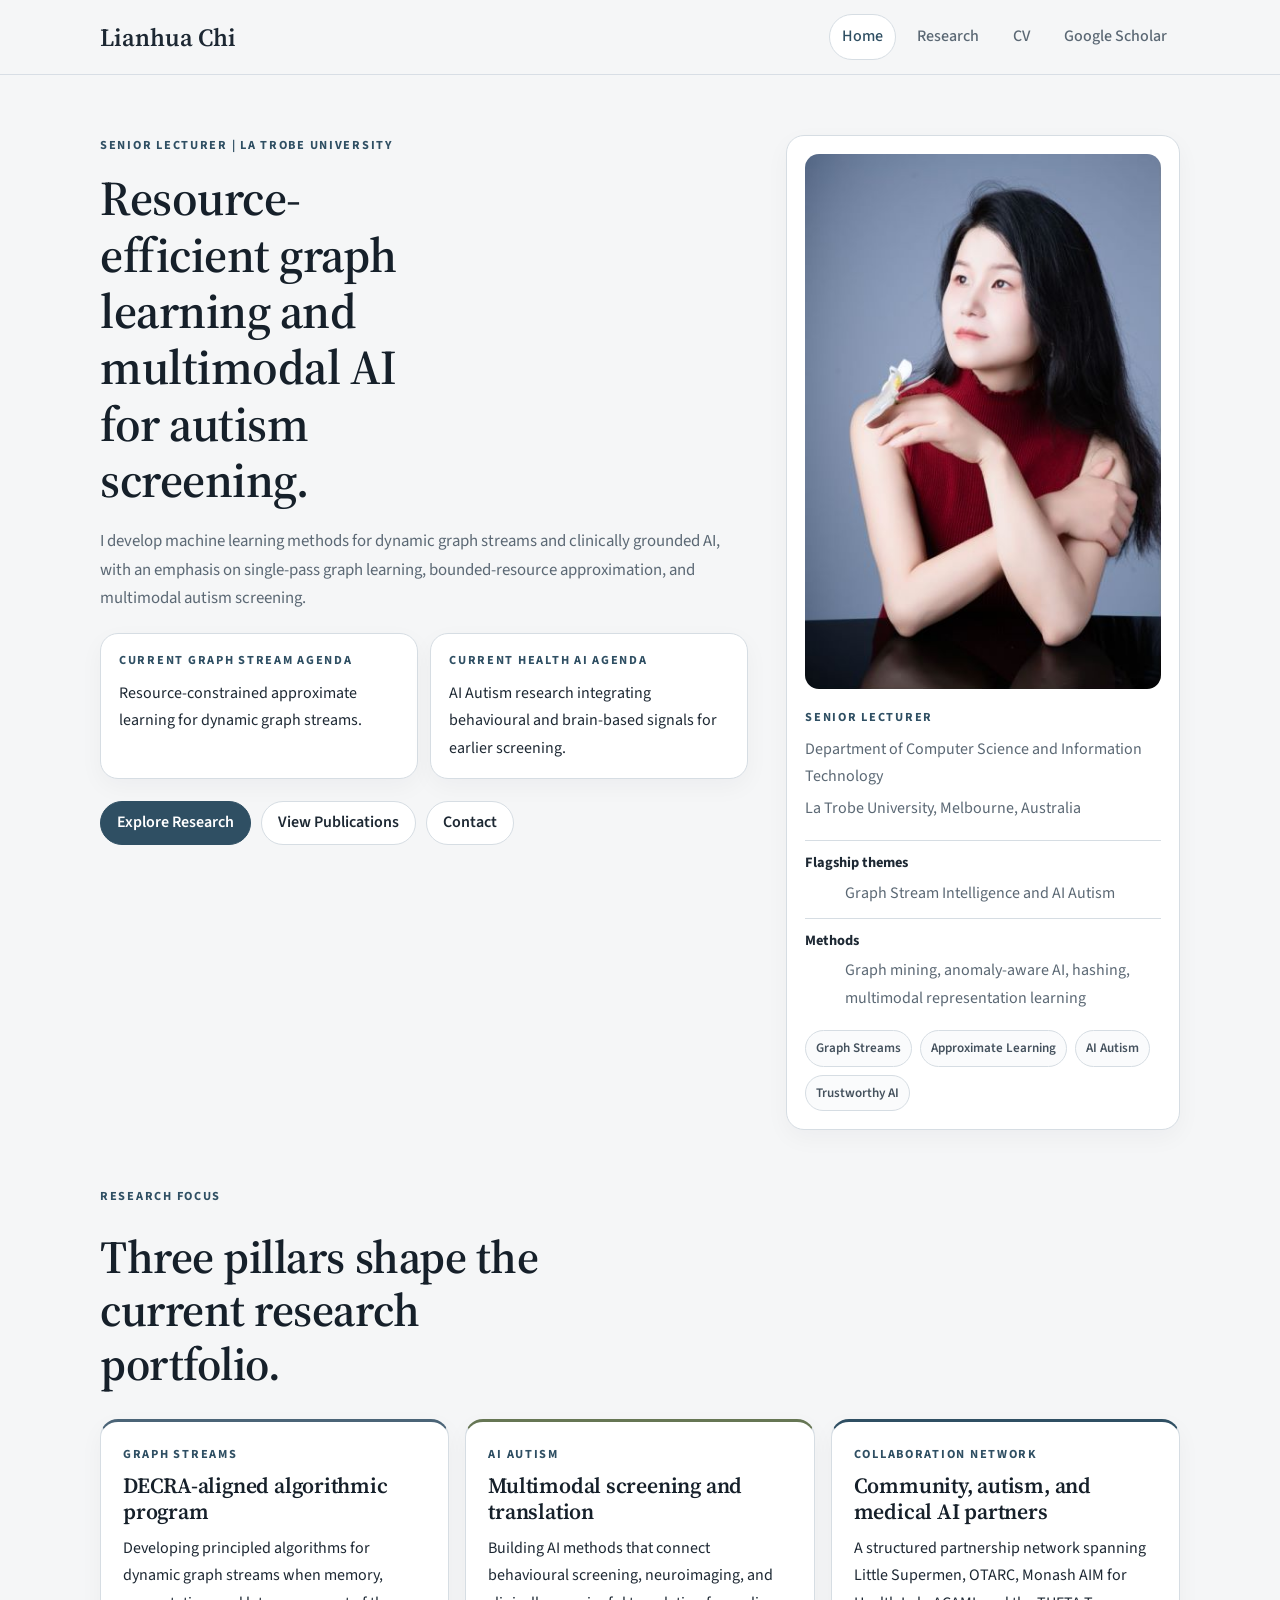
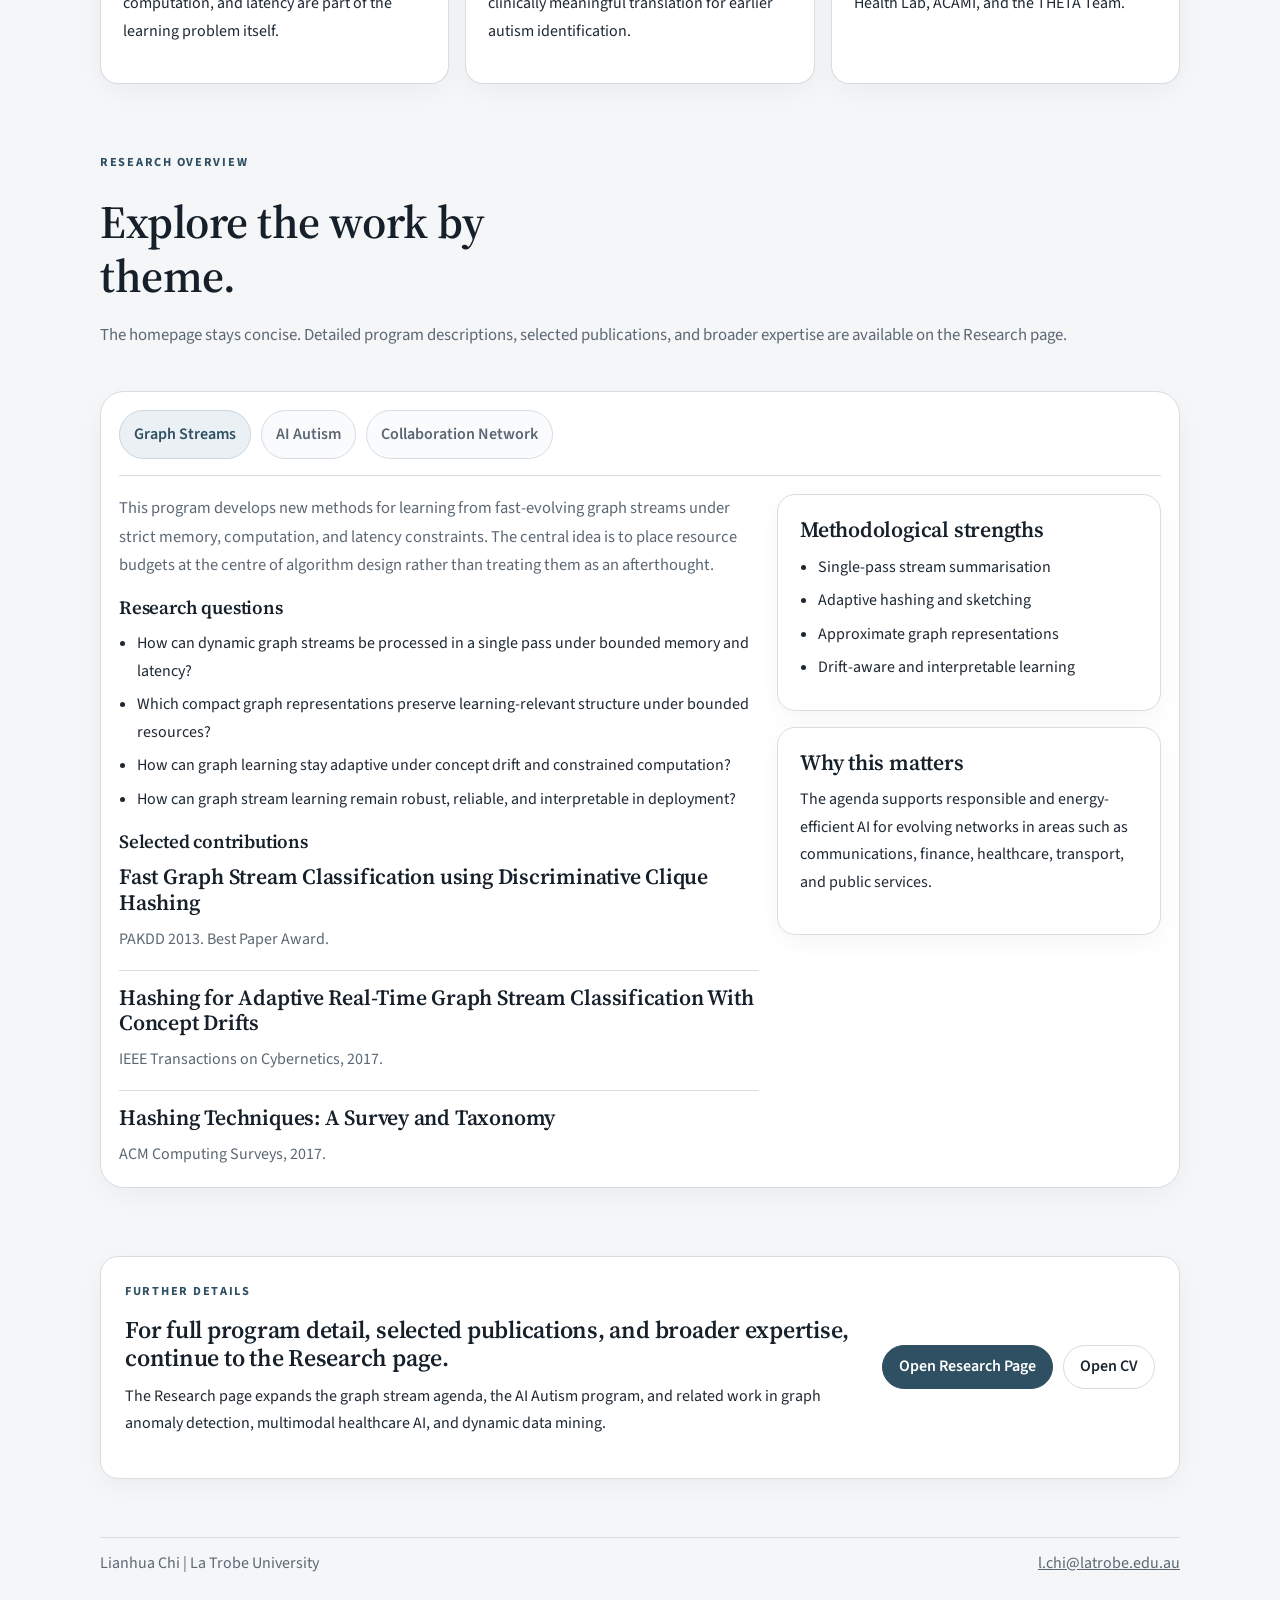
==== index.html @ 42dd408c "Refine site with academic tabbed layout" ====
<!DOCTYPE html>
<html lang="en">
  <head>
    <meta charset="utf-8">
    <title>Lianhua Chi</title>
    <meta
      name="description"
      content="Lianhua Chi is a Senior Lecturer at La Trobe University working on resource-efficient graph learning, dynamic graph streams, and AI for autism."
    >
    <meta name="viewport" content="width=device-width, initial-scale=1.0">
    <link rel="preconnect" href="https://fonts.googleapis.com">
    <link rel="preconnect" href="https://fonts.gstatic.com" crossorigin>
    <link
      href="https://fonts.googleapis.com/css2?family=Source+Sans+3:wght@400;500;600;700&family=Source+Serif+4:wght@500;600;700&display=swap"
      rel="stylesheet"
    >
    <link rel="stylesheet" href="styles.css">
    <script src="main.js" defer></script>
  </head>
  <body class="page-home">
    <div class="page-shell">
      <header class="site-header">
        <div class="container nav-row">
          <a class="brand" href="index.html">Lianhua Chi</a>
          <nav class="site-nav" aria-label="Primary">
            <a href="index.html" aria-current="page">Home</a>
            <a href="research.html">Research</a>
            <a href="cv.pdf">CV</a>
            <a href="https://scholar.google.com/citations?user=5_J2eo8AAAAJ&hl=en">Google Scholar</a>
          </nav>
        </div>
      </header>

      <main>
        <section class="hero">
          <div class="container hero-grid">
            <div class="hero-copy">
              <p class="eyebrow">Senior Lecturer | La Trobe University</p>
              <h1>Resource-efficient graph learning and multimodal AI for autism screening.</h1>
              <p class="lead">
                I develop machine learning methods for dynamic graph streams and clinically grounded AI, with an
                emphasis on single-pass graph learning, bounded-resource approximation, and multimodal autism screening.
              </p>
              <div class="hero-highlights">
                <div class="hero-highlight">
                  <p class="mini-label">Current Graph Stream Agenda</p>
                  <p>Resource-constrained approximate learning for dynamic graph streams.</p>
                </div>
                <div class="hero-highlight">
                  <p class="mini-label">Current Health AI Agenda</p>
                  <p>AI Autism research integrating behavioural and brain-based signals for earlier screening.</p>
                </div>
              </div>
              <div class="button-row">
                <a class="button button-primary" href="research.html">Explore Research</a>
                <a class="button button-secondary" href="https://scholar.google.com/citations?user=5_J2eo8AAAAJ&hl=en">View Publications</a>
                <a class="button button-secondary" href="mailto:l.chi@latrobe.edu.au">Contact</a>
              </div>
            </div>

            <aside class="profile-card">
              <div class="profile-photo-frame">
                <img src="lianhua.jpg" alt="Portrait of Lianhua Chi">
              </div>
              <div class="profile-card-copy">
                <p class="profile-role">Senior Lecturer</p>
                <p class="profile-org">Department of Computer Science and Information Technology</p>
                <p class="profile-org">La Trobe University, Melbourne, Australia</p>
                <dl class="profile-facts">
                  <div>
                    <dt>Flagship themes</dt>
                    <dd>Graph Stream Intelligence and AI Autism</dd>
                  </div>
                  <div>
                    <dt>Methods</dt>
                    <dd>Graph mining, anomaly-aware AI, hashing, multimodal representation learning</dd>
                  </div>
                </dl>
                <div class="tag-row">
                  <span class="tag">Graph Streams</span>
                  <span class="tag">Approximate Learning</span>
                  <span class="tag">AI Autism</span>
                  <span class="tag">Trustworthy AI</span>
                </div>
              </div>
            </aside>
          </div>
        </section>

        <section class="focus-section">
          <div class="container">
            <div class="section-heading section-heading-compact">
              <p class="eyebrow">Research Focus</p>
              <h2>Three pillars shape the current research portfolio.</h2>
            </div>

            <div class="focus-grid">
              <article class="focus-card focus-card-graph">
                <p class="card-label">Graph Streams</p>
                <h3>DECRA-aligned algorithmic program</h3>
                <p>
                  Developing principled algorithms for dynamic graph streams when memory, computation, and latency are
                  part of the learning problem itself.
                </p>
              </article>

              <article class="focus-card focus-card-autism">
                <p class="card-label">AI Autism</p>
                <h3>Multimodal screening and translation</h3>
                <p>
                  Building AI methods that connect behavioural screening, neuroimaging, and clinically meaningful
                  translation for earlier autism identification.
                </p>
              </article>

              <article class="focus-card">
                <p class="card-label">Collaboration Network</p>
                <h3>Community, autism, and medical AI partners</h3>
                <p>
                  A structured partnership network spanning Little Supermen, OTARC, Monash AIM for Health Lab, ACAMI,
                  and the THETA Team.
                </p>
              </article>
            </div>
          </div>
        </section>

        <section class="tabs-section">
          <div class="container">
            <div class="section-heading">
              <p class="eyebrow">Research Overview</p>
              <h2>Explore the work by theme.</h2>
              <p class="lead-small">
                The homepage stays concise. Detailed program descriptions, selected publications, and broader expertise
                are available on the Research page.
              </p>
            </div>

            <div class="tabs-shell" data-tabs>
              <div class="tab-list" role="tablist" aria-label="Research overview">
                <button
                  class="tab-button is-active"
                  id="tab-graph"
                  type="button"
                  role="tab"
                  aria-selected="true"
                  aria-controls="panel-graph"
                  data-tab-target="panel-graph"
                  tabindex="0"
                >
                  Graph Streams
                </button>
                <button
                  class="tab-button"
                  id="tab-autism"
                  type="button"
                  role="tab"
                  aria-selected="false"
                  aria-controls="panel-autism"
                  data-tab-target="panel-autism"
                  tabindex="-1"
                >
                  AI Autism
                </button>
                <button
                  class="tab-button"
                  id="tab-network"
                  type="button"
                  role="tab"
                  aria-selected="false"
                  aria-controls="panel-network"
                  data-tab-target="panel-network"
                  tabindex="-1"
                >
                  Collaboration Network
                </button>
              </div>

              <section
                class="tab-panel is-active"
                id="panel-graph"
                role="tabpanel"
                aria-labelledby="tab-graph"
              >
                <div class="panel-layout">
                  <div class="panel-copy">
                    <p class="panel-intro">
                      This program develops new methods for learning from fast-evolving graph streams under strict memory,
                      computation, and latency constraints. The central idea is to place resource budgets at the centre of
                      algorithm design rather than treating them as an afterthought.
                    </p>
                    <div class="panel-block">
                      <h3>Research questions</h3>
                      <ul class="feature-list compact">
                        <li>How can dynamic graph streams be processed in a single pass under bounded memory and latency?</li>
                        <li>Which compact graph representations preserve learning-relevant structure under bounded resources?</li>
                        <li>How can graph learning stay adaptive under concept drift and constrained computation?</li>
                        <li>How can graph stream learning remain robust, reliable, and interpretable in deployment?</li>
                      </ul>
                    </div>
                    <div class="panel-block">
                      <h3>Selected contributions</h3>
                      <div class="publication-list compact-list">
                        <article class="publication-item">
                          <h4>Fast Graph Stream Classification using Discriminative Clique Hashing</h4>
                          <p>PAKDD 2013. Best Paper Award.</p>
                        </article>
                        <article class="publication-item">
                          <h4>Hashing for Adaptive Real-Time Graph Stream Classification With Concept Drifts</h4>
                          <p>IEEE Transactions on Cybernetics, 2017.</p>
                        </article>
                        <article class="publication-item">
                          <h4>Hashing Techniques: A Survey and Taxonomy</h4>
                          <p>ACM Computing Surveys, 2017.</p>
                        </article>
                      </div>
                    </div>
                  </div>

                  <div class="panel-side">
                    <article class="mini-card">
                      <h3>Methodological strengths</h3>
                      <ul class="feature-list compact">
                        <li>Single-pass stream summarisation</li>
                        <li>Adaptive hashing and sketching</li>
                        <li>Approximate graph representations</li>
                        <li>Drift-aware and interpretable learning</li>
                      </ul>
                    </article>

                    <article class="mini-card">
                      <h3>Why this matters</h3>
                      <p>
                        The agenda supports responsible and energy-efficient AI for evolving networks in areas such as
                        communications, finance, healthcare, transport, and public services.
                      </p>
                    </article>
                  </div>
                </div>
              </section>

              <section
                class="tab-panel"
                id="panel-autism"
                role="tabpanel"
                aria-labelledby="tab-autism"
              >
                <div class="panel-layout">
                  <div class="panel-copy">
                    <p class="panel-intro">
                      My AI Autism research focuses on earlier and more reliable autism screening by integrating
                      behavioural data, neuroimaging, and multimodal learning. The emphasis is on clinically meaningful
                      models that can support real-world translation rather than isolated benchmark performance.
                    </p>
                    <div class="panel-block">
                      <h3>Current directions</h3>
                      <ul class="feature-list compact">
                        <li>Behavioural screening AI and learned representations for autism identification</li>
                        <li>Multimodal neuroimaging models for autism diagnosis</li>
                        <li>Integration of brain-based and behavioural signals for early screening</li>
                        <li>Trustworthy and inclusive healthcare AI for translational settings</li>
                      </ul>
                    </div>
                    <div class="panel-block">
                      <h3>Selected work</h3>
                      <div class="publication-list compact-list">
                        <article class="publication-item">
                          <h4>DeepMNF: Deep Multimodal Neuroimaging Framework for Diagnosing Autism Spectrum Disorder</h4>
                          <p>Artificial Intelligence in Medicine, 2023.</p>
                        </article>
                        <article class="publication-item">
                          <h4>Autism Screening Using Deep Embedding Representation</h4>
                          <p>International Conference on Computational Science, 2019.</p>
                        </article>
                        <article class="publication-item">
                          <h4>Transforming Early Autism Screening with Multimodal AI</h4>
                          <p>Current program integrating brain and behavioural signals for translation-focused screening.</p>
                        </article>
                      </div>
                    </div>
                  </div>

                  <div class="panel-side">
                    <article class="mini-card">
                      <h3>Translation pathway</h3>
                      <p>
                        This research is being shaped through collaborations across autism diagnosis expertise, multimodal
                        clinical AI, community translation, and broader AI for medicine capability.
                      </p>
                    </article>

                    <article class="mini-card">
                      <h3>Program emphasis</h3>
                      <ul class="feature-list compact">
                        <li>Early screening rather than late retrospective analysis</li>
                        <li>Clinically grounded multimodal fusion</li>
                        <li>Representation learning for real-world use</li>
                        <li>Cross-disciplinary translation and deployment</li>
                      </ul>
                    </article>
                  </div>
                </div>
              </section>

              <section
                class="tab-panel"
                id="panel-network"
                role="tabpanel"
                aria-labelledby="tab-network"
              >
                <div class="network-panel-shell">
                  <article class="network-hub">
                    <p class="card-label">Central Program</p>
                    <h3>AI Autism Research Network</h3>
                    <p>
                      The collaboration model connects autism-specific expertise, multimodal health AI, community-facing
                      translation, and wider medical AI capability to support earlier and more meaningful screening.
                    </p>
                  </article>

                  <div class="network-grid">
                    <article class="network-card">
                      <p class="network-role">Community Translation</p>
                      <h3>Little Supermen</h3>
                      <p>Community engagement and translation pathways for child-focused screening and support settings.</p>
                      <a class="inline-link" href="https://littlesupermen.com/">Visit collaborator</a>
                    </article>

                    <article class="network-card">
                      <p class="network-role">Autism Research and Diagnosis</p>
                      <h3>OTARC, La Trobe University</h3>
                      <p>Autism identification, diagnosis, and knowledge translation aligned with evidence-based practice.</p>
                      <a class="inline-link" href="https://www.latrobe.edu.au/otarc">Visit collaborator</a>
                    </article>

                    <article class="network-card">
                      <p class="network-role">Multimodal Clinical AI</p>
                      <h3>AIM for Health Lab, Monash</h3>
                      <p>Multimodal AI, foundational models, and clinical AI translation for healthcare research.</p>
                      <a class="inline-link" href="https://www.monash.edu/it/aimh-lab">Visit collaborator</a>
                    </article>

                    <article class="network-card">
                      <p class="network-role">Medical Innovation AI</p>
                      <h3>ACAMI, La Trobe University</h3>
                      <p>Bespoke AI for biomedical and health research, extending autism AI toward wider medical innovation.</p>
                      <a class="inline-link" href="https://www.latrobe.edu.au/research/acami">Visit collaborator</a>
                    </article>

                    <article class="network-card">
                      <p class="network-role">AI and Medicine Ecosystem</p>
                      <h3>THETA Team</h3>
                      <p>Cross-institutional biomedical AI collaboration that expands translational reach and medical AI links.</p>
                      <a class="inline-link" href="https://www.thetateam.net/index.html">Visit collaborator</a>
                    </article>
                  </div>
                </div>
              </section>
            </div>
          </div>
        </section>

        <section class="collab-section">
          <div class="container collab-card">
            <div>
              <p class="eyebrow">Further Details</p>
              <h2>For full program detail, selected publications, and broader expertise, continue to the Research page.</h2>
              <p>
                The Research page expands the graph stream agenda, the AI Autism program, and related work in graph
                anomaly detection, multimodal healthcare AI, and dynamic data mining.
              </p>
            </div>
            <div class="button-stack">
              <a class="button button-primary" href="research.html">Open Research Page</a>
              <a class="button button-secondary" href="cv.pdf">Open CV</a>
            </div>
          </div>
        </section>
      </main>

      <footer class="site-footer">
        <div class="container footer-row">
          <p>Lianhua Chi | La Trobe University</p>
          <p><a href="mailto:l.chi@latrobe.edu.au">l.chi@latrobe.edu.au</a></p>
        </div>
      </footer>
    </div>
  </body>
</html>
---- styles.css ----
:root {
  --bg: #f5f6f7;
  --bg-alt: #eef1f3;
  --surface: #ffffff;
  --surface-soft: #fafbfc;
  --ink: #1d2833;
  --muted: #5b6874;
  --line: #d6dde3;
  --line-strong: #c5cfd8;
  --accent: #2f4f63;
  --accent-soft: #eaf0f4;
  --accent-graph: #4b6477;
  --accent-autism: #667654;
  --radius-lg: 18px;
  --radius-md: 12px;
  --shadow: 0 8px 24px rgba(21, 33, 46, 0.04);
  --container: min(1080px, calc(100vw - 40px));
}

* {
  box-sizing: border-box;
}

html {
  scroll-behavior: smooth;
}

body {
  margin: 0;
  min-width: 320px;
  background: var(--bg);
  color: var(--ink);
  font-family: "Source Sans 3", sans-serif;
  line-height: 1.72;
}

a {
  color: inherit;
}

img {
  display: block;
  max-width: 100%;
}

h1,
h2,
h3,
h4,
p,
ul,
dl,
dd {
  margin-top: 0;
}

h1,
h2,
h3,
h4 {
  margin-bottom: 0.7rem;
  color: #16202a;
  font-family: "Source Serif 4", serif;
  font-weight: 600;
  letter-spacing: -0.01em;
  line-height: 1.16;
}

.container {
  width: var(--container);
  margin: 0 auto;
}

.narrow {
  max-width: 820px;
}

.page-shell {
  min-height: 100vh;
}

.site-header {
  position: sticky;
  top: 0;
  z-index: 30;
  background: rgba(245, 246, 247, 0.96);
  backdrop-filter: blur(10px);
  border-bottom: 1px solid rgba(214, 221, 227, 0.92);
}

.nav-row {
  display: flex;
  align-items: center;
  justify-content: space-between;
  gap: 24px;
  min-height: 74px;
}

.brand {
  font-family: "Source Serif 4", serif;
  font-size: 1.55rem;
  font-weight: 600;
  text-decoration: none;
}

.site-nav {
  display: flex;
  flex-wrap: wrap;
  justify-content: flex-end;
  gap: 8px;
}

.site-nav a {
  padding: 8px 12px;
  border: 1px solid transparent;
  border-radius: 999px;
  color: var(--muted);
  font-weight: 500;
  text-decoration: none;
  transition: color 0.2s ease, background-color 0.2s ease, border-color 0.2s ease;
}

.site-nav a:hover,
.site-nav a[aria-current="page"] {
  background: var(--surface);
  color: var(--accent);
  border-color: var(--line);
}

.hero,
.subpage-hero {
  padding: 60px 0 28px;
}

.hero-grid {
  display: grid;
  grid-template-columns: minmax(0, 1.35fr) minmax(300px, 0.82fr);
  gap: 38px;
  align-items: start;
}

.hero-copy h1,
.subpage-hero h1 {
  margin-bottom: 18px;
}

.hero-copy h1 {
  max-width: 13.5ch;
  font-size: clamp(2.05rem, 3.8vw, 3.15rem);
}

.subpage-hero h1 {
  max-width: 20ch;
  font-size: clamp(1.95rem, 3.2vw, 2.85rem);
}

.lead,
.lead-small {
  color: var(--muted);
  font-size: 1.05rem;
}

.hero-copy .lead {
  max-width: 700px;
  margin-bottom: 20px;
}

.eyebrow,
.card-label,
.mini-label,
.network-role,
.profile-role {
  color: var(--accent);
  font-size: 0.77rem;
  font-weight: 700;
  letter-spacing: 0.14em;
  text-transform: uppercase;
}

.eyebrow {
  margin-bottom: 14px;
}

.card-label,
.mini-label,
.network-role,
.profile-role {
  margin-bottom: 8px;
}

.hero-highlights {
  display: grid;
  grid-template-columns: repeat(2, minmax(0, 1fr));
  gap: 12px;
  margin-bottom: 22px;
}

.hero-highlight,
.profile-card,
.focus-card,
.mini-card,
.detail-panel,
.publication-panel,
.pillar-card,
.highlight-card,
.task-card,
.network-hub,
.network-card,
.collab-card {
  background: var(--surface);
  border: 1px solid var(--line);
  border-radius: var(--radius-lg);
  box-shadow: var(--shadow);
}

.hero-highlight {
  padding: 16px 18px;
}

.hero-highlight p:last-child {
  margin-bottom: 0;
}

.button-row,
.button-stack {
  display: flex;
  flex-wrap: wrap;
  gap: 10px;
}

.button {
  display: inline-flex;
  align-items: center;
  justify-content: center;
  min-height: 44px;
  padding: 0 16px;
  border: 1px solid var(--line);
  border-radius: 999px;
  font-weight: 600;
  text-decoration: none;
  transition: background-color 0.2s ease, border-color 0.2s ease, color 0.2s ease;
}

.button-primary {
  background: var(--accent);
  color: #ffffff;
  border-color: var(--accent);
}

.button-primary:hover {
  background: #274455;
  border-color: #274455;
}

.button-secondary {
  background: var(--surface);
}

.button-secondary:hover {
  background: var(--surface-soft);
  border-color: var(--line-strong);
}

.profile-card {
  padding: 18px;
}

.profile-photo-frame {
  margin-bottom: 18px;
  border-radius: 14px;
  overflow: hidden;
  background: #e5eaef;
}

.profile-photo-frame img {
  width: 100%;
  height: auto;
}

.profile-org {
  margin-bottom: 4px;
  color: var(--muted);
}

.profile-facts {
  display: grid;
  gap: 10px;
  margin: 18px 0 0;
}

.profile-facts div {
  padding-top: 10px;
  border-top: 1px solid var(--line);
}

.profile-facts dt {
  margin-bottom: 4px;
  font-size: 0.9rem;
  font-weight: 700;
}

.profile-facts dd {
  margin-bottom: 0;
  color: var(--muted);
}

.tag-row {
  display: flex;
  flex-wrap: wrap;
  gap: 8px;
  margin-top: 18px;
}

.tag {
  padding: 6px 10px;
  border: 1px solid var(--line);
  border-radius: 999px;
  background: var(--surface-soft);
  color: #44515d;
  font-size: 0.82rem;
  font-weight: 600;
}

.focus-section,
.tabs-section,
.detail-section,
.collab-section {
  padding: 28px 0 40px;
}

.section-heading {
  display: grid;
  gap: 8px;
  margin-bottom: 24px;
}

.section-heading-compact {
  margin-bottom: 18px;
}

.section-heading h2 {
  max-width: 22ch;
  font-size: clamp(1.85rem, 3.6vw, 3rem);
}

.focus-grid,
.highlight-grid,
.pillar-grid,
.task-grid,
.network-grid {
  display: grid;
  gap: 16px;
}

.focus-grid {
  grid-template-columns: repeat(3, minmax(0, 1fr));
}

.focus-card,
.highlight-card,
.pillar-card,
.task-card,
.network-card,
.network-hub {
  padding: 22px;
}

.focus-card {
  border-top: 3px solid var(--accent);
}

.focus-card-graph {
  border-top-color: var(--accent-graph);
}

.focus-card-autism {
  border-top-color: var(--accent-autism);
}

.tabs-shell {
  padding: 18px;
  background: var(--surface);
  border: 1px solid var(--line);
  border-radius: 24px;
  box-shadow: var(--shadow);
}

.tab-list {
  display: flex;
  flex-wrap: wrap;
  gap: 10px;
  margin-bottom: 18px;
  padding-bottom: 16px;
  border-bottom: 1px solid var(--line);
}

.tab-button {
  padding: 10px 14px;
  border: 1px solid var(--line);
  border-radius: 999px;
  background: var(--surface-soft);
  color: var(--muted);
  font: inherit;
  font-weight: 600;
  cursor: pointer;
  transition: background-color 0.2s ease, color 0.2s ease, border-color 0.2s ease;
}

.tab-button:hover,
.tab-button:focus-visible {
  outline: none;
  border-color: var(--line-strong);
  color: var(--accent);
}

.tab-button.is-active {
  background: var(--accent-soft);
  border-color: #c8d6e0;
  color: var(--accent);
}

.panel-layout {
  display: grid;
  grid-template-columns: minmax(0, 1.25fr) minmax(260px, 0.75fr);
  gap: 18px;
}

.panel-intro {
  margin-bottom: 18px;
  color: var(--muted);
  font-size: 1.03rem;
}

.panel-block + .panel-block {
  margin-top: 18px;
}

.panel-side {
  display: grid;
  gap: 16px;
  align-content: start;
}

.mini-card,
.detail-panel,
.publication-panel {
  padding: 22px;
}

.mini-card h3,
.focus-card h3,
.highlight-card h3,
.pillar-card h3,
.task-card h3,
.publication-item h4,
.network-hub h3,
.network-card h3 {
  font-size: 1.36rem;
}

.feature-list {
  margin-bottom: 0;
  padding-left: 18px;
}

.feature-list li {
  margin-bottom: 8px;
}

.feature-list.compact li {
  margin-bottom: 6px;
}

.publication-list {
  display: grid;
  gap: 16px;
}

.publication-item {
  padding: 0 0 16px;
  border-bottom: 1px solid var(--line);
}

.publication-item:last-child {
  padding-bottom: 0;
  border-bottom: 0;
}

.publication-item p {
  margin-bottom: 0;
  color: var(--muted);
}

.compact-list {
  gap: 14px;
}

.network-panel-shell {
  display: grid;
  gap: 16px;
}

.network-hub,
.network-card {
  border-top: 3px solid var(--accent);
}

.network-grid {
  grid-template-columns: repeat(2, minmax(0, 1fr));
}

.network-grid-inline {
  margin-top: 8px;
}

.inline-link {
  display: inline-flex;
  margin-top: 8px;
  color: var(--accent);
  font-weight: 600;
  text-decoration: none;
}

.inline-link:hover {
  text-decoration: underline;
}

.subpage-hero .lead {
  max-width: 760px;
}

.section-pills {
  display: flex;
  flex-wrap: wrap;
  gap: 10px;
  margin-top: 22px;
}

.section-pill {
  padding: 8px 12px;
  border: 1px solid var(--line);
  border-radius: 999px;
  background: var(--surface);
  color: var(--muted);
  font-weight: 600;
  text-decoration: none;
}

.section-pill:hover {
  color: var(--accent);
  border-color: var(--line-strong);
}

.detail-grid,
.collab-card,
.footer-row {
  display: grid;
  gap: 20px;
}

.detail-grid {
  grid-template-columns: minmax(0, 1.18fr) minmax(260px, 0.82fr);
  align-items: start;
  margin-bottom: 22px;
}

.detail-copy p:last-child {
  margin-bottom: 0;
}

.task-grid,
.pillar-grid {
  grid-template-columns: repeat(2, minmax(0, 1fr));
}

.task-grid {
  margin-bottom: 20px;
}

.task-card {
  border-top: 3px solid var(--accent);
}

.highlight-grid {
  grid-template-columns: repeat(2, minmax(0, 1fr));
}

.network-panel {
  margin-top: 22px;
}

.alt-surface {
  background: var(--bg-alt);
}

.collab-card {
  grid-template-columns: minmax(0, 1.25fr) auto;
  align-items: center;
  padding: 24px;
}

.site-footer {
  padding: 18px 0 30px;
}

.footer-row {
  grid-template-columns: repeat(2, minmax(0, 1fr));
  align-items: center;
  padding-top: 12px;
  border-top: 1px solid var(--line);
  color: var(--muted);
}

.footer-row p {
  margin-bottom: 0;
}

.footer-row p:last-child {
  text-align: right;
}

.tabs-ready .tab-panel {
  display: none;
}

.tabs-ready .tab-panel.is-active {
  display: block;
}

@media (max-width: 960px) {
  .hero-grid,
  .panel-layout,
  .detail-grid,
  .collab-card {
    grid-template-columns: 1fr;
  }

  .focus-grid,
  .highlight-grid,
  .pillar-grid,
  .task-grid,
  .network-grid,
  .footer-row,
  .hero-highlights {
    grid-template-columns: repeat(2, minmax(0, 1fr));
  }

  .hero-copy h1,
  .subpage-hero h1,
  .section-heading h2 {
    max-width: none;
  }
}

@media (max-width: 640px) {
  .site-header {
    position: static;
  }

  .hero,
  .subpage-hero {
    padding-top: 36px;
  }

  .nav-row {
    flex-direction: column;
    align-items: flex-start;
    padding: 14px 0;
  }

  .site-nav {
    width: 100%;
    justify-content: flex-start;
  }

  .site-nav a,
  .button,
  .tab-button {
    width: 100%;
  }

  .button-row,
  .button-stack {
    flex-direction: column;
  }

  .focus-grid,
  .highlight-grid,
  .pillar-grid,
  .task-grid,
  .network-grid,
  .footer-row,
  .hero-highlights {
    grid-template-columns: 1fr;
  }

  .tabs-shell {
    padding: 14px;
    border-radius: 18px;
  }

  .tab-list {
    flex-direction: column;
  }

  .collab-card {
    padding: 20px;
  }

  .footer-row p:last-child {
    text-align: left;
  }
}
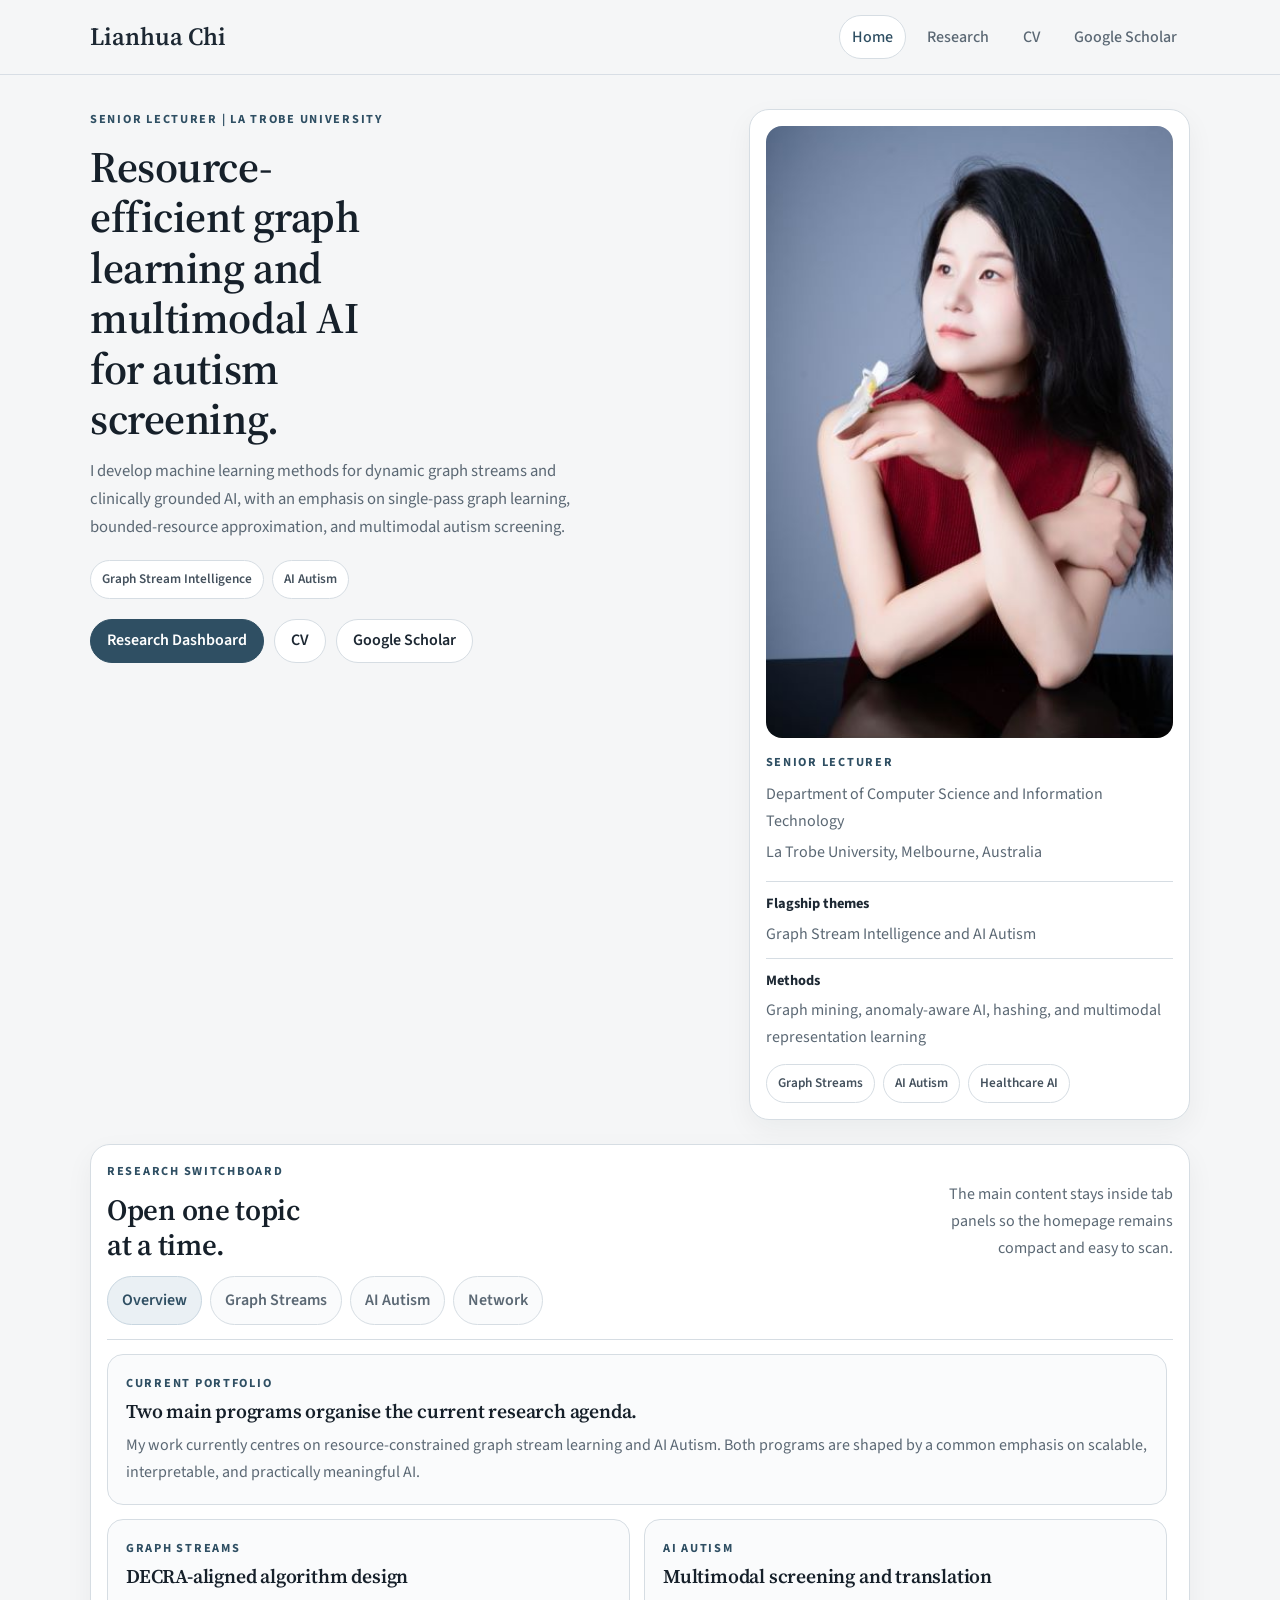
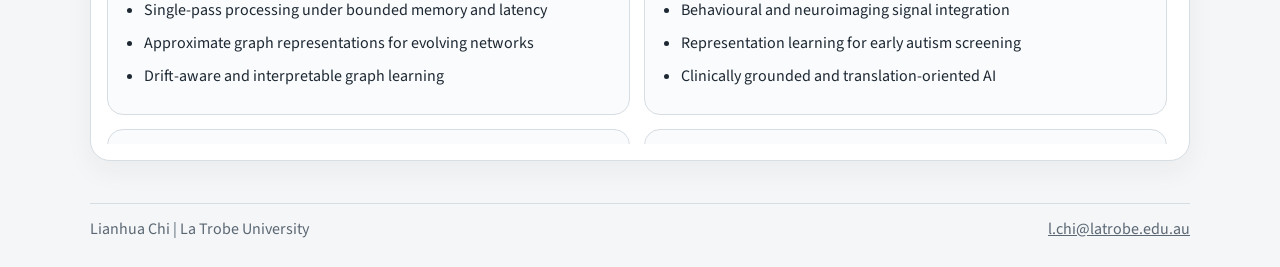
==== commit ccbf030d: "Compress site into compact tabbed dashboards" ====
--- a/index.html
+++ b/index.html
@@ -31,9 +31,9 @@
         </div>
       </header>
 
-      <main>
-        <section class="hero">
-          <div class="container hero-grid">
+      <main class="compact-main">
+        <section class="hero compact-hero">
+          <div class="container landing-grid">
             <div class="hero-copy">
               <p class="eyebrow">Senior Lecturer | La Trobe University</p>
               <h1>Resource-efficient graph learning and multimodal AI for autism screening.</h1>
@@ -41,24 +41,18 @@
                 I develop machine learning methods for dynamic graph streams and clinically grounded AI, with an
                 emphasis on single-pass graph learning, bounded-resource approximation, and multimodal autism screening.
               </p>
-              <div class="hero-highlights">
-                <div class="hero-highlight">
-                  <p class="mini-label">Current Graph Stream Agenda</p>
-                  <p>Resource-constrained approximate learning for dynamic graph streams.</p>
-                </div>
-                <div class="hero-highlight">
-                  <p class="mini-label">Current Health AI Agenda</p>
-                  <p>AI Autism research integrating behavioural and brain-based signals for earlier screening.</p>
-                </div>
+              <div class="fact-cluster" aria-label="Research focus">
+                <span class="fact-chip">Graph Stream Intelligence</span>
+                <span class="fact-chip">AI Autism</span>
               </div>
               <div class="button-row">
-                <a class="button button-primary" href="research.html">Explore Research</a>
-                <a class="button button-secondary" href="https://scholar.google.com/citations?user=5_J2eo8AAAAJ&hl=en">View Publications</a>
-                <a class="button button-secondary" href="mailto:l.chi@latrobe.edu.au">Contact</a>
+                <a class="button button-primary" href="research.html">Research Dashboard</a>
+                <a class="button button-secondary" href="cv.pdf">CV</a>
+                <a class="button button-secondary" href="https://scholar.google.com/citations?user=5_J2eo8AAAAJ&hl=en">Google Scholar</a>
               </div>
             </div>
 
-            <aside class="profile-card">
+            <aside class="profile-card profile-card-compact">
               <div class="profile-photo-frame">
                 <img src="lianhua.jpg" alt="Portrait of Lianhua Chi">
               </div>
@@ -66,313 +60,332 @@
                 <p class="profile-role">Senior Lecturer</p>
                 <p class="profile-org">Department of Computer Science and Information Technology</p>
                 <p class="profile-org">La Trobe University, Melbourne, Australia</p>
-                <dl class="profile-facts">
-                  <div>
+                <dl class="identity-grid">
+                  <div class="identity-item">
                     <dt>Flagship themes</dt>
                     <dd>Graph Stream Intelligence and AI Autism</dd>
                   </div>
-                  <div>
+                  <div class="identity-item">
                     <dt>Methods</dt>
-                    <dd>Graph mining, anomaly-aware AI, hashing, multimodal representation learning</dd>
+                    <dd>Graph mining, anomaly-aware AI, hashing, and multimodal representation learning</dd>
                   </div>
                 </dl>
                 <div class="tag-row">
                   <span class="tag">Graph Streams</span>
-                  <span class="tag">Approximate Learning</span>
                   <span class="tag">AI Autism</span>
-                  <span class="tag">Trustworthy AI</span>
+                  <span class="tag">Healthcare AI</span>
                 </div>
               </div>
             </aside>
           </div>
         </section>
 
-        <section class="focus-section">
+        <section class="compact-board-section">
           <div class="container">
-            <div class="section-heading section-heading-compact">
-              <p class="eyebrow">Research Focus</p>
-              <h2>Three pillars shape the current research portfolio.</h2>
-            </div>
-
-            <div class="focus-grid">
-              <article class="focus-card focus-card-graph">
-                <p class="card-label">Graph Streams</p>
-                <h3>DECRA-aligned algorithmic program</h3>
-                <p>
-                  Developing principled algorithms for dynamic graph streams when memory, computation, and latency are
-                  part of the learning problem itself.
+            <div class="tabs-shell tabs-shell-compact" data-tabs>
+              <div class="tabs-intro">
+                <div>
+                  <p class="eyebrow">Research Switchboard</p>
+                  <h2>Open one topic at a time.</h2>
+                </div>
+                <p class="compact-note">
+                  The main content stays inside tab panels so the homepage remains compact and easy to scan.
                 </p>
-              </article>
-
-              <article class="focus-card focus-card-autism">
-                <p class="card-label">AI Autism</p>
-                <h3>Multimodal screening and translation</h3>
-                <p>
-                  Building AI methods that connect behavioural screening, neuroimaging, and clinically meaningful
-                  translation for earlier autism identification.
-                </p>
-              </article>
-
-              <article class="focus-card">
-                <p class="card-label">Collaboration Network</p>
-                <h3>Community, autism, and medical AI partners</h3>
-                <p>
-                  A structured partnership network spanning Little Supermen, OTARC, Monash AIM for Health Lab, ACAMI,
-                  and the THETA Team.
-                </p>
-              </article>
-            </div>
-          </div>
-        </section>
-
-        <section class="tabs-section">
-          <div class="container">
-            <div class="section-heading">
-              <p class="eyebrow">Research Overview</p>
-              <h2>Explore the work by theme.</h2>
-              <p class="lead-small">
-                The homepage stays concise. Detailed program descriptions, selected publications, and broader expertise
-                are available on the Research page.
-              </p>
-            </div>
-
-            <div class="tabs-shell" data-tabs>
-              <div class="tab-list" role="tablist" aria-label="Research overview">
+              </div>
+
+              <div class="tab-list" role="tablist" aria-label="Homepage research switchboard">
                 <button
                   class="tab-button is-active"
-                  id="tab-graph"
+                  id="home-tab-overview"
                   type="button"
                   role="tab"
                   aria-selected="true"
-                  aria-controls="panel-graph"
-                  data-tab-target="panel-graph"
+                  aria-controls="home-panel-overview"
+                  data-tab-target="home-panel-overview"
                   tabindex="0"
+                >
+                  Overview
+                </button>
+                <button
+                  class="tab-button"
+                  id="home-tab-graph"
+                  type="button"
+                  role="tab"
+                  aria-selected="false"
+                  aria-controls="home-panel-graph"
+                  data-tab-target="home-panel-graph"
+                  tabindex="-1"
                 >
                   Graph Streams
                 </button>
                 <button
                   class="tab-button"
-                  id="tab-autism"
+                  id="home-tab-autism"
                   type="button"
                   role="tab"
                   aria-selected="false"
-                  aria-controls="panel-autism"
-                  data-tab-target="panel-autism"
+                  aria-controls="home-panel-autism"
+                  data-tab-target="home-panel-autism"
                   tabindex="-1"
                 >
                   AI Autism
                 </button>
                 <button
                   class="tab-button"
-                  id="tab-network"
+                  id="home-tab-network"
                   type="button"
                   role="tab"
                   aria-selected="false"
-                  aria-controls="panel-network"
-                  data-tab-target="panel-network"
+                  aria-controls="home-panel-network"
+                  data-tab-target="home-panel-network"
                   tabindex="-1"
                 >
-                  Collaboration Network
+                  Network
                 </button>
               </div>
 
               <section
                 class="tab-panel is-active"
-                id="panel-graph"
+                id="home-panel-overview"
                 role="tabpanel"
-                aria-labelledby="tab-graph"
+                aria-labelledby="home-tab-overview"
               >
-                <div class="panel-layout">
-                  <div class="panel-copy">
-                    <p class="panel-intro">
-                      This program develops new methods for learning from fast-evolving graph streams under strict memory,
-                      computation, and latency constraints. The central idea is to place resource budgets at the centre of
-                      algorithm design rather than treating them as an afterthought.
-                    </p>
-                    <div class="panel-block">
-                      <h3>Research questions</h3>
-                      <ul class="feature-list compact">
-                        <li>How can dynamic graph streams be processed in a single pass under bounded memory and latency?</li>
-                        <li>Which compact graph representations preserve learning-relevant structure under bounded resources?</li>
-                        <li>How can graph learning stay adaptive under concept drift and constrained computation?</li>
-                        <li>How can graph stream learning remain robust, reliable, and interpretable in deployment?</li>
-                      </ul>
-                    </div>
-                    <div class="panel-block">
-                      <h3>Selected contributions</h3>
-                      <div class="publication-list compact-list">
-                        <article class="publication-item">
-                          <h4>Fast Graph Stream Classification using Discriminative Clique Hashing</h4>
+                <div class="compact-panel-body">
+                  <div class="dashboard-grid">
+                    <article class="dashboard-card dashboard-card-wide">
+                      <p class="card-label">Current Portfolio</p>
+                      <h3>Two main programs organise the current research agenda.</h3>
+                      <p class="section-copy">
+                        My work currently centres on resource-constrained graph stream learning and AI Autism. Both
+                        programs are shaped by a common emphasis on scalable, interpretable, and practically meaningful AI.
+                      </p>
+                    </article>
+
+                    <article class="dashboard-card">
+                      <p class="card-label">Graph Streams</p>
+                      <h3>DECRA-aligned algorithm design</h3>
+                      <ul class="key-list">
+                        <li>Single-pass processing under bounded memory and latency</li>
+                        <li>Approximate graph representations for evolving networks</li>
+                        <li>Drift-aware and interpretable graph learning</li>
+                      </ul>
+                    </article>
+
+                    <article class="dashboard-card">
+                      <p class="card-label">AI Autism</p>
+                      <h3>Multimodal screening and translation</h3>
+                      <ul class="key-list">
+                        <li>Behavioural and neuroimaging signal integration</li>
+                        <li>Representation learning for early autism screening</li>
+                        <li>Clinically grounded and translation-oriented AI</li>
+                      </ul>
+                    </article>
+
+                    <article class="dashboard-card">
+                      <p class="card-label">Research Strengths</p>
+                      <h3>Cross-cutting capabilities</h3>
+                      <ul class="key-list">
+                        <li>Graph mining and anomaly detection</li>
+                        <li>Hashing and efficient representation design</li>
+                        <li>Multimodal healthcare AI</li>
+                        <li>Trustworthy and explainable machine learning</li>
+                      </ul>
+                    </article>
+
+                    <article class="dashboard-card">
+                      <p class="card-label">How To Use This Site</p>
+                      <h3>Switch content without long scrolling</h3>
+                      <p class="section-copy">
+                        The homepage keeps the key themes in-place with buttons and tabs. The Research page provides a
+                        denser dashboard view with richer detail in the same compact format.
+                      </p>
+                    </article>
+                  </div>
+                </div>
+              </section>
+
+              <section
+                class="tab-panel"
+                id="home-panel-graph"
+                role="tabpanel"
+                aria-labelledby="home-tab-graph"
+              >
+                <div class="compact-panel-body">
+                  <div class="dashboard-grid">
+                    <article class="dashboard-card dashboard-card-wide">
+                      <p class="card-label">Graph Stream Program</p>
+                      <h3>Resource-constrained approximate learning for dynamic graph streams.</h3>
+                      <p class="section-copy">
+                        This agenda develops principled algorithms for fast-evolving graph streams when memory,
+                        computation, and latency are part of the learning problem itself.
+                      </p>
+                    </article>
+
+                    <article class="dashboard-card">
+                      <p class="card-label">Four-Task Agenda</p>
+                      <ul class="key-list">
+                        <li>Single-pass graph stream processing</li>
+                        <li>Approximate graph representations</li>
+                        <li>Drift-adaptive learning</li>
+                        <li>Robust and interpretable graph AI</li>
+                      </ul>
+                    </article>
+
+                    <article class="dashboard-card">
+                      <p class="card-label">Core Methods</p>
+                      <ul class="key-list">
+                        <li>Adaptive hashing and sketching</li>
+                        <li>Compact graph summarisation</li>
+                        <li>Approximation-aware learning</li>
+                        <li>Efficiency and trust trade-off analysis</li>
+                      </ul>
+                    </article>
+
+                    <article class="dashboard-card">
+                      <p class="card-label">Selected Publications</p>
+                      <div class="card-stack">
+                        <div class="card-stack-item">
+                          <strong>Fast Graph Stream Classification using Discriminative Clique Hashing</strong>
                           <p>PAKDD 2013. Best Paper Award.</p>
+                        </div>
+                        <div class="card-stack-item">
+                          <strong>Hashing for Adaptive Real-Time Graph Stream Classification With Concept Drifts</strong>
+                          <p>IEEE Transactions on Cybernetics, 2017.</p>
+                        </div>
+                        <div class="card-stack-item">
+                          <strong>Hashing Techniques: A Survey and Taxonomy</strong>
+                          <p>ACM Computing Surveys, 2017.</p>
+                        </div>
+                      </div>
+                    </article>
+
+                    <article class="dashboard-card">
+                      <p class="card-label">Application Reach</p>
+                      <p class="section-copy">
+                        The program supports real-time, lower-cost, and more trustworthy analysis of evolving networks in
+                        communications, finance, healthcare, transport, and public services.
+                      </p>
+                    </article>
+                  </div>
+                </div>
+              </section>
+
+              <section
+                class="tab-panel"
+                id="home-panel-autism"
+                role="tabpanel"
+                aria-labelledby="home-tab-autism"
+              >
+                <div class="compact-panel-body">
+                  <div class="dashboard-grid">
+                    <article class="dashboard-card dashboard-card-wide">
+                      <p class="card-label">AI Autism Program</p>
+                      <h3>Multimodal AI for earlier and more reliable autism screening.</h3>
+                      <p class="section-copy">
+                        This program connects behavioural screening, neuroimaging, and healthcare AI translation to
+                        support clinically meaningful screening pathways.
+                      </p>
+                    </article>
+
+                    <article class="dashboard-card">
+                      <p class="card-label">Current Directions</p>
+                      <ul class="key-list">
+                        <li>Behavioural screening AI</li>
+                        <li>Multimodal neuroimaging models</li>
+                        <li>Brain and behaviour integration</li>
+                        <li>Trustworthy and inclusive health AI</li>
+                      </ul>
+                    </article>
+
+                    <article class="dashboard-card">
+                      <p class="card-label">Selected Work</p>
+                      <div class="card-stack">
+                        <div class="card-stack-item">
+                          <strong>DeepMNF</strong>
+                          <p>Artificial Intelligence in Medicine, 2023.</p>
+                        </div>
+                        <div class="card-stack-item">
+                          <strong>Autism Screening Using Deep Embedding Representation</strong>
+                          <p>International Conference on Computational Science, 2019.</p>
+                        </div>
+                        <div class="card-stack-item">
+                          <strong>Current multimodal AI agenda</strong>
+                          <p>Brain and behavioural signal integration for translation-focused screening.</p>
+                        </div>
+                      </div>
+                    </article>
+
+                    <article class="dashboard-card">
+                      <p class="card-label">Translation Emphasis</p>
+                      <ul class="key-list">
+                        <li>Early screening rather than retrospective analysis</li>
+                        <li>Clinically grounded multimodal fusion</li>
+                        <li>Real-world deployment and interpretation</li>
+                        <li>Cross-disciplinary collaboration</li>
+                      </ul>
+                    </article>
+                  </div>
+                </div>
+              </section>
+
+              <section
+                class="tab-panel"
+                id="home-panel-network"
+                role="tabpanel"
+                aria-labelledby="home-tab-network"
+              >
+                <div class="compact-panel-body">
+                  <div class="dashboard-grid">
+                    <article class="dashboard-card dashboard-card-wide">
+                      <p class="card-label">Collaboration Network</p>
+                      <h3>A structured translational network around AI Autism.</h3>
+                      <p class="section-copy">
+                        The collaboration model connects community translation, autism research and diagnosis, multimodal
+                        clinical AI, and broader AI for medicine capability.
+                      </p>
+                    </article>
+
+                    <article class="dashboard-card dashboard-card-wide">
+                      <div class="partner-grid">
+                        <article class="partner-card">
+                          <p class="network-role">Community Translation</p>
+                          <h4>Little Supermen</h4>
+                          <p>Child-focused community engagement and translation pathways.</p>
+                          <a class="inline-link" href="https://littlesupermen.com/">Visit collaborator</a>
                         </article>
-                        <article class="publication-item">
-                          <h4>Hashing for Adaptive Real-Time Graph Stream Classification With Concept Drifts</h4>
-                          <p>IEEE Transactions on Cybernetics, 2017.</p>
+
+                        <article class="partner-card">
+                          <p class="network-role">Autism Research and Diagnosis</p>
+                          <h4>OTARC</h4>
+                          <p>Evidence-based autism identification, diagnosis, and knowledge translation.</p>
+                          <a class="inline-link" href="https://www.latrobe.edu.au/otarc">Visit collaborator</a>
                         </article>
-                        <article class="publication-item">
-                          <h4>Hashing Techniques: A Survey and Taxonomy</h4>
-                          <p>ACM Computing Surveys, 2017.</p>
+
+                        <article class="partner-card">
+                          <p class="network-role">Multimodal Clinical AI</p>
+                          <h4>AIM for Health Lab</h4>
+                          <p>Multimodal AI and clinical translation expertise at Monash.</p>
+                          <a class="inline-link" href="https://www.monash.edu/it/aimh-lab">Visit collaborator</a>
+                        </article>
+
+                        <article class="partner-card">
+                          <p class="network-role">Medical Innovation AI</p>
+                          <h4>ACAMI</h4>
+                          <p>AI for biomedical and health research within wider medical innovation pathways.</p>
+                          <a class="inline-link" href="https://www.latrobe.edu.au/research/acami">Visit collaborator</a>
+                        </article>
+
+                        <article class="partner-card">
+                          <p class="network-role">AI and Medicine Ecosystem</p>
+                          <h4>THETA Team</h4>
+                          <p>Cross-institutional biomedical AI collaboration and translational reach.</p>
+                          <a class="inline-link" href="https://www.thetateam.net/index.html">Visit collaborator</a>
                         </article>
                       </div>
-                    </div>
-                  </div>
-
-                  <div class="panel-side">
-                    <article class="mini-card">
-                      <h3>Methodological strengths</h3>
-                      <ul class="feature-list compact">
-                        <li>Single-pass stream summarisation</li>
-                        <li>Adaptive hashing and sketching</li>
-                        <li>Approximate graph representations</li>
-                        <li>Drift-aware and interpretable learning</li>
-                      </ul>
-                    </article>
-
-                    <article class="mini-card">
-                      <h3>Why this matters</h3>
-                      <p>
-                        The agenda supports responsible and energy-efficient AI for evolving networks in areas such as
-                        communications, finance, healthcare, transport, and public services.
-                      </p>
                     </article>
                   </div>
                 </div>
               </section>
-
-              <section
-                class="tab-panel"
-                id="panel-autism"
-                role="tabpanel"
-                aria-labelledby="tab-autism"
-              >
-                <div class="panel-layout">
-                  <div class="panel-copy">
-                    <p class="panel-intro">
-                      My AI Autism research focuses on earlier and more reliable autism screening by integrating
-                      behavioural data, neuroimaging, and multimodal learning. The emphasis is on clinically meaningful
-                      models that can support real-world translation rather than isolated benchmark performance.
-                    </p>
-                    <div class="panel-block">
-                      <h3>Current directions</h3>
-                      <ul class="feature-list compact">
-                        <li>Behavioural screening AI and learned representations for autism identification</li>
-                        <li>Multimodal neuroimaging models for autism diagnosis</li>
-                        <li>Integration of brain-based and behavioural signals for early screening</li>
-                        <li>Trustworthy and inclusive healthcare AI for translational settings</li>
-                      </ul>
-                    </div>
-                    <div class="panel-block">
-                      <h3>Selected work</h3>
-                      <div class="publication-list compact-list">
-                        <article class="publication-item">
-                          <h4>DeepMNF: Deep Multimodal Neuroimaging Framework for Diagnosing Autism Spectrum Disorder</h4>
-                          <p>Artificial Intelligence in Medicine, 2023.</p>
-                        </article>
-                        <article class="publication-item">
-                          <h4>Autism Screening Using Deep Embedding Representation</h4>
-                          <p>International Conference on Computational Science, 2019.</p>
-                        </article>
-                        <article class="publication-item">
-                          <h4>Transforming Early Autism Screening with Multimodal AI</h4>
-                          <p>Current program integrating brain and behavioural signals for translation-focused screening.</p>
-                        </article>
-                      </div>
-                    </div>
-                  </div>
-
-                  <div class="panel-side">
-                    <article class="mini-card">
-                      <h3>Translation pathway</h3>
-                      <p>
-                        This research is being shaped through collaborations across autism diagnosis expertise, multimodal
-                        clinical AI, community translation, and broader AI for medicine capability.
-                      </p>
-                    </article>
-
-                    <article class="mini-card">
-                      <h3>Program emphasis</h3>
-                      <ul class="feature-list compact">
-                        <li>Early screening rather than late retrospective analysis</li>
-                        <li>Clinically grounded multimodal fusion</li>
-                        <li>Representation learning for real-world use</li>
-                        <li>Cross-disciplinary translation and deployment</li>
-                      </ul>
-                    </article>
-                  </div>
-                </div>
-              </section>
-
-              <section
-                class="tab-panel"
-                id="panel-network"
-                role="tabpanel"
-                aria-labelledby="tab-network"
-              >
-                <div class="network-panel-shell">
-                  <article class="network-hub">
-                    <p class="card-label">Central Program</p>
-                    <h3>AI Autism Research Network</h3>
-                    <p>
-                      The collaboration model connects autism-specific expertise, multimodal health AI, community-facing
-                      translation, and wider medical AI capability to support earlier and more meaningful screening.
-                    </p>
-                  </article>
-
-                  <div class="network-grid">
-                    <article class="network-card">
-                      <p class="network-role">Community Translation</p>
-                      <h3>Little Supermen</h3>
-                      <p>Community engagement and translation pathways for child-focused screening and support settings.</p>
-                      <a class="inline-link" href="https://littlesupermen.com/">Visit collaborator</a>
-                    </article>
-
-                    <article class="network-card">
-                      <p class="network-role">Autism Research and Diagnosis</p>
-                      <h3>OTARC, La Trobe University</h3>
-                      <p>Autism identification, diagnosis, and knowledge translation aligned with evidence-based practice.</p>
-                      <a class="inline-link" href="https://www.latrobe.edu.au/otarc">Visit collaborator</a>
-                    </article>
-
-                    <article class="network-card">
-                      <p class="network-role">Multimodal Clinical AI</p>
-                      <h3>AIM for Health Lab, Monash</h3>
-                      <p>Multimodal AI, foundational models, and clinical AI translation for healthcare research.</p>
-                      <a class="inline-link" href="https://www.monash.edu/it/aimh-lab">Visit collaborator</a>
-                    </article>
-
-                    <article class="network-card">
-                      <p class="network-role">Medical Innovation AI</p>
-                      <h3>ACAMI, La Trobe University</h3>
-                      <p>Bespoke AI for biomedical and health research, extending autism AI toward wider medical innovation.</p>
-                      <a class="inline-link" href="https://www.latrobe.edu.au/research/acami">Visit collaborator</a>
-                    </article>
-
-                    <article class="network-card">
-                      <p class="network-role">AI and Medicine Ecosystem</p>
-                      <h3>THETA Team</h3>
-                      <p>Cross-institutional biomedical AI collaboration that expands translational reach and medical AI links.</p>
-                      <a class="inline-link" href="https://www.thetateam.net/index.html">Visit collaborator</a>
-                    </article>
-                  </div>
-                </div>
-              </section>
-            </div>
-          </div>
-        </section>
-
-        <section class="collab-section">
-          <div class="container collab-card">
-            <div>
-              <p class="eyebrow">Further Details</p>
-              <h2>For full program detail, selected publications, and broader expertise, continue to the Research page.</h2>
-              <p>
-                The Research page expands the graph stream agenda, the AI Autism program, and related work in graph
-                anomaly detection, multimodal healthcare AI, and dynamic data mining.
-              </p>
-            </div>
-            <div class="button-stack">
-              <a class="button button-primary" href="research.html">Open Research Page</a>
-              <a class="button button-secondary" href="cv.pdf">Open CV</a>
             </div>
           </div>
         </section>
--- a/styles.css
+++ b/styles.css
@@ -1,20 +1,19 @@
 :root {
   --bg: #f5f6f7;
-  --bg-alt: #eef1f3;
   --surface: #ffffff;
   --surface-soft: #fafbfc;
   --ink: #1d2833;
   --muted: #5b6874;
   --line: #d6dde3;
-  --line-strong: #c5cfd8;
+  --line-strong: #c3ced7;
   --accent: #2f4f63;
   --accent-soft: #eaf0f4;
   --accent-graph: #4b6477;
   --accent-autism: #667654;
-  --radius-lg: 18px;
-  --radius-md: 12px;
-  --shadow: 0 8px 24px rgba(21, 33, 46, 0.04);
-  --container: min(1080px, calc(100vw - 40px));
+  --radius-lg: 20px;
+  --radius-md: 14px;
+  --shadow: 0 10px 28px rgba(21, 33, 46, 0.05);
+  --container: min(1100px, calc(100vw - 40px));
 }
 
 * {
@@ -31,7 +30,7 @@
   background: var(--bg);
   color: var(--ink);
   font-family: "Source Sans 3", sans-serif;
-  line-height: 1.72;
+  line-height: 1.68;
 }
 
 a {
@@ -71,10 +70,6 @@
   margin: 0 auto;
 }
 
-.narrow {
-  max-width: 820px;
-}
-
 .page-shell {
   min-height: 100vh;
 }
@@ -127,47 +122,43 @@
   border-color: var(--line);
 }
 
-.hero,
-.subpage-hero {
-  padding: 60px 0 28px;
-}
-
-.hero-grid {
-  display: grid;
-  grid-template-columns: minmax(0, 1.35fr) minmax(300px, 0.82fr);
-  gap: 38px;
+.compact-main {
+  padding: 26px 0 22px;
+}
+
+.compact-hero {
+  padding: 8px 0 16px;
+}
+
+.landing-grid,
+.research-hero-grid {
+  display: grid;
+  grid-template-columns: minmax(0, 1.15fr) minmax(290px, 0.8fr);
+  gap: 24px;
   align-items: start;
 }
 
-.hero-copy h1,
+.hero-copy h1 {
+  max-width: 13ch;
+  font-size: clamp(2rem, 3.4vw, 2.95rem);
+  margin-bottom: 14px;
+}
+
 .subpage-hero h1 {
-  margin-bottom: 18px;
-}
-
-.hero-copy h1 {
-  max-width: 13.5ch;
-  font-size: clamp(2.05rem, 3.8vw, 3.15rem);
-}
-
-.subpage-hero h1 {
-  max-width: 20ch;
-  font-size: clamp(1.95rem, 3.2vw, 2.85rem);
-}
-
-.lead,
-.lead-small {
-  color: var(--muted);
-  font-size: 1.05rem;
-}
-
-.hero-copy .lead {
-  max-width: 700px;
-  margin-bottom: 20px;
+  max-width: 16ch;
+  font-size: clamp(1.9rem, 3vw, 2.7rem);
+  margin-bottom: 14px;
+}
+
+.lead {
+  max-width: 62ch;
+  color: var(--muted);
+  font-size: 1.04rem;
+  margin-bottom: 0;
 }
 
 .eyebrow,
 .card-label,
-.mini-label,
 .network-role,
 .profile-role {
   color: var(--accent);
@@ -178,54 +169,42 @@
 }
 
 .eyebrow {
-  margin-bottom: 14px;
+  margin-bottom: 12px;
 }
 
 .card-label,
-.mini-label,
 .network-role,
 .profile-role {
   margin-bottom: 8px;
 }
 
-.hero-highlights {
-  display: grid;
-  grid-template-columns: repeat(2, minmax(0, 1fr));
-  gap: 12px;
-  margin-bottom: 22px;
-}
-
-.hero-highlight,
-.profile-card,
-.focus-card,
-.mini-card,
-.detail-panel,
-.publication-panel,
-.pillar-card,
-.highlight-card,
-.task-card,
-.network-hub,
-.network-card,
-.collab-card {
+.fact-cluster,
+.tag-row {
+  display: flex;
+  flex-wrap: wrap;
+  gap: 8px;
+}
+
+.fact-cluster {
+  margin: 18px 0 20px;
+}
+
+.fact-chip,
+.tag {
+  padding: 7px 11px;
+  border: 1px solid var(--line);
+  border-radius: 999px;
   background: var(--surface);
-  border: 1px solid var(--line);
-  border-radius: var(--radius-lg);
-  box-shadow: var(--shadow);
-}
-
-.hero-highlight {
-  padding: 16px 18px;
-}
-
-.hero-highlight p:last-child {
-  margin-bottom: 0;
-}
-
-.button-row,
-.button-stack {
+  color: #44515d;
+  font-size: 0.83rem;
+  font-weight: 600;
+}
+
+.button-row {
   display: flex;
   flex-wrap: wrap;
   gap: 10px;
+  margin-top: 2px;
 }
 
 .button {
@@ -261,13 +240,21 @@
   border-color: var(--line-strong);
 }
 
+.profile-card,
+.tabs-shell {
+  background: var(--surface);
+  border: 1px solid var(--line);
+  border-radius: var(--radius-lg);
+  box-shadow: var(--shadow);
+}
+
 .profile-card {
-  padding: 18px;
+  padding: 16px;
 }
 
 .profile-photo-frame {
-  margin-bottom: 18px;
-  border-radius: 14px;
+  margin-bottom: 14px;
+  border-radius: 16px;
   overflow: hidden;
   background: #e5eaef;
 }
@@ -282,115 +269,67 @@
   color: var(--muted);
 }
 
-.profile-facts {
+.identity-grid {
   display: grid;
   gap: 10px;
-  margin: 18px 0 0;
-}
-
-.profile-facts div {
+  margin: 16px 0 0;
+}
+
+.identity-item {
   padding-top: 10px;
   border-top: 1px solid var(--line);
 }
 
-.profile-facts dt {
+.identity-item dt {
   margin-bottom: 4px;
   font-size: 0.9rem;
   font-weight: 700;
 }
 
-.profile-facts dd {
+.identity-item dd {
+  margin: 0;
+  color: var(--muted);
+}
+
+.tag-row {
+  margin-top: 14px;
+}
+
+.compact-board-section {
+  padding: 8px 0 10px;
+}
+
+.tabs-shell {
+  padding: 16px;
+}
+
+.tabs-intro {
+  display: grid;
+  grid-template-columns: minmax(0, 1fr) auto;
+  gap: 16px;
+  align-items: end;
+  margin-bottom: 14px;
+}
+
+.tabs-intro h2 {
+  max-width: 14ch;
+  font-size: clamp(1.5rem, 2.3vw, 2.15rem);
   margin-bottom: 0;
-  color: var(--muted);
-}
-
-.tag-row {
+}
+
+.compact-note {
+  max-width: 31ch;
+  margin-bottom: 0;
+  color: var(--muted);
+  text-align: right;
+}
+
+.tab-list {
   display: flex;
   flex-wrap: wrap;
   gap: 8px;
-  margin-top: 18px;
-}
-
-.tag {
-  padding: 6px 10px;
-  border: 1px solid var(--line);
-  border-radius: 999px;
-  background: var(--surface-soft);
-  color: #44515d;
-  font-size: 0.82rem;
-  font-weight: 600;
-}
-
-.focus-section,
-.tabs-section,
-.detail-section,
-.collab-section {
-  padding: 28px 0 40px;
-}
-
-.section-heading {
-  display: grid;
-  gap: 8px;
-  margin-bottom: 24px;
-}
-
-.section-heading-compact {
-  margin-bottom: 18px;
-}
-
-.section-heading h2 {
-  max-width: 22ch;
-  font-size: clamp(1.85rem, 3.6vw, 3rem);
-}
-
-.focus-grid,
-.highlight-grid,
-.pillar-grid,
-.task-grid,
-.network-grid {
-  display: grid;
-  gap: 16px;
-}
-
-.focus-grid {
-  grid-template-columns: repeat(3, minmax(0, 1fr));
-}
-
-.focus-card,
-.highlight-card,
-.pillar-card,
-.task-card,
-.network-card,
-.network-hub {
-  padding: 22px;
-}
-
-.focus-card {
-  border-top: 3px solid var(--accent);
-}
-
-.focus-card-graph {
-  border-top-color: var(--accent-graph);
-}
-
-.focus-card-autism {
-  border-top-color: var(--accent-autism);
-}
-
-.tabs-shell {
-  padding: 18px;
-  background: var(--surface);
-  border: 1px solid var(--line);
-  border-radius: 24px;
-  box-shadow: var(--shadow);
-}
-
-.tab-list {
-  display: flex;
-  flex-wrap: wrap;
-  gap: 10px;
-  margin-bottom: 18px;
-  padding-bottom: 16px;
+  margin-bottom: 14px;
+  padding-bottom: 14px;
   border-bottom: 1px solid var(--line);
 }
 
@@ -419,98 +358,99 @@
   color: var(--accent);
 }
 
-.panel-layout {
-  display: grid;
-  grid-template-columns: minmax(0, 1.25fr) minmax(260px, 0.75fr);
-  gap: 18px;
-}
-
-.panel-intro {
-  margin-bottom: 18px;
-  color: var(--muted);
-  font-size: 1.03rem;
-}
-
-.panel-block + .panel-block {
-  margin-top: 18px;
-}
-
-.panel-side {
-  display: grid;
-  gap: 16px;
-  align-content: start;
-}
-
-.mini-card,
-.detail-panel,
-.publication-panel {
-  padding: 22px;
-}
-
-.mini-card h3,
-.focus-card h3,
-.highlight-card h3,
-.pillar-card h3,
-.task-card h3,
-.publication-item h4,
-.network-hub h3,
-.network-card h3 {
-  font-size: 1.36rem;
-}
-
-.feature-list {
+.compact-panel-body {
+  display: block;
+  overscroll-behavior: contain;
+}
+
+.dashboard-grid {
+  display: grid;
+  grid-template-columns: repeat(2, minmax(0, 1fr));
+  gap: 14px;
+}
+
+.dashboard-card {
+  padding: 18px;
+  background: var(--surface-soft);
+  border: 1px solid var(--line);
+  border-radius: 16px;
+}
+
+.dashboard-card-wide {
+  grid-column: 1 / -1;
+}
+
+.dashboard-card h3 {
+  font-size: 1.22rem;
+  margin-bottom: 8px;
+}
+
+.section-copy {
+  color: var(--muted);
+}
+
+.dashboard-card p:last-child,
+.partner-card p:last-child {
+  margin-bottom: 0;
+}
+
+.key-list {
   margin-bottom: 0;
   padding-left: 18px;
 }
 
-.feature-list li {
-  margin-bottom: 8px;
-}
-
-.feature-list.compact li {
+.key-list li {
   margin-bottom: 6px;
 }
 
-.publication-list {
-  display: grid;
-  gap: 16px;
-}
-
-.publication-item {
-  padding: 0 0 16px;
+.card-stack {
+  display: grid;
+  gap: 10px;
+}
+
+.card-stack-item {
+  padding-bottom: 10px;
   border-bottom: 1px solid var(--line);
 }
 
-.publication-item:last-child {
+.card-stack-item:last-child {
   padding-bottom: 0;
   border-bottom: 0;
 }
 
-.publication-item p {
-  margin-bottom: 0;
-  color: var(--muted);
-}
-
-.compact-list {
-  gap: 14px;
-}
-
-.network-panel-shell {
-  display: grid;
-  gap: 16px;
-}
-
-.network-hub,
-.network-card {
-  border-top: 3px solid var(--accent);
-}
-
-.network-grid {
+.card-stack-item strong {
+  display: block;
+  margin-bottom: 2px;
+}
+
+.card-stack-item p {
+  color: var(--muted);
+}
+
+.partner-grid {
+  display: grid;
   grid-template-columns: repeat(2, minmax(0, 1fr));
-}
-
-.network-grid-inline {
-  margin-top: 8px;
+  gap: 12px;
+}
+
+.partner-card {
+  padding: 14px 16px;
+  background: var(--surface);
+  border: 1px solid var(--line);
+  border-radius: 14px;
+}
+
+.partner-card h4 {
+  margin-bottom: 6px;
+  font-family: "Source Sans 3", sans-serif;
+  font-size: 1.02rem;
+  font-weight: 700;
+  line-height: 1.3;
+}
+
+.partner-card p {
+  color: var(--muted);
+  font-size: 0.96rem;
 }
 
 .inline-link {
@@ -525,86 +465,14 @@
   text-decoration: underline;
 }
 
-.subpage-hero .lead {
-  max-width: 760px;
-}
-
-.section-pills {
-  display: flex;
-  flex-wrap: wrap;
-  gap: 10px;
-  margin-top: 22px;
-}
-
-.section-pill {
-  padding: 8px 12px;
-  border: 1px solid var(--line);
-  border-radius: 999px;
-  background: var(--surface);
-  color: var(--muted);
-  font-weight: 600;
-  text-decoration: none;
-}
-
-.section-pill:hover {
-  color: var(--accent);
-  border-color: var(--line-strong);
-}
-
-.detail-grid,
-.collab-card,
+.site-footer {
+  padding: 10px 0 24px;
+}
+
 .footer-row {
   display: grid;
-  gap: 20px;
-}
-
-.detail-grid {
-  grid-template-columns: minmax(0, 1.18fr) minmax(260px, 0.82fr);
-  align-items: start;
-  margin-bottom: 22px;
-}
-
-.detail-copy p:last-child {
-  margin-bottom: 0;
-}
-
-.task-grid,
-.pillar-grid {
   grid-template-columns: repeat(2, minmax(0, 1fr));
-}
-
-.task-grid {
-  margin-bottom: 20px;
-}
-
-.task-card {
-  border-top: 3px solid var(--accent);
-}
-
-.highlight-grid {
-  grid-template-columns: repeat(2, minmax(0, 1fr));
-}
-
-.network-panel {
-  margin-top: 22px;
-}
-
-.alt-surface {
-  background: var(--bg-alt);
-}
-
-.collab-card {
-  grid-template-columns: minmax(0, 1.25fr) auto;
-  align-items: center;
-  padding: 24px;
-}
-
-.site-footer {
-  padding: 18px 0 30px;
-}
-
-.footer-row {
-  grid-template-columns: repeat(2, minmax(0, 1fr));
+  gap: 16px;
   align-items: center;
   padding-top: 12px;
   border-top: 1px solid var(--line);
@@ -627,39 +495,62 @@
   display: block;
 }
 
+@media (min-width: 961px) {
+  .page-home .compact-panel-body {
+    max-height: 390px;
+    overflow: auto;
+    padding-right: 6px;
+  }
+
+  .page-research .compact-panel-body {
+    max-height: 470px;
+    overflow: auto;
+    padding-right: 6px;
+  }
+
+  .compact-panel-body::-webkit-scrollbar {
+    width: 10px;
+  }
+
+  .compact-panel-body::-webkit-scrollbar-thumb {
+    background: #d5dde4;
+    border: 2px solid var(--surface);
+    border-radius: 999px;
+  }
+
+  .compact-panel-body::-webkit-scrollbar-track {
+    background: transparent;
+  }
+}
+
 @media (max-width: 960px) {
-  .hero-grid,
-  .panel-layout,
-  .detail-grid,
-  .collab-card {
+  .landing-grid,
+  .research-hero-grid,
+  .tabs-intro {
     grid-template-columns: 1fr;
   }
 
-  .focus-grid,
-  .highlight-grid,
-  .pillar-grid,
-  .task-grid,
-  .network-grid,
-  .footer-row,
-  .hero-highlights {
+  .dashboard-grid,
+  .partner-grid,
+  .footer-row {
     grid-template-columns: repeat(2, minmax(0, 1fr));
   }
 
   .hero-copy h1,
   .subpage-hero h1,
-  .section-heading h2 {
+  .tabs-intro h2 {
     max-width: none;
+  }
+
+  .compact-note {
+    max-width: none;
+    text-align: left;
   }
 }
 
 @media (max-width: 640px) {
   .site-header {
     position: static;
-  }
-
-  .hero,
-  .subpage-hero {
-    padding-top: 36px;
   }
 
   .nav-row {
@@ -679,18 +570,13 @@
     width: 100%;
   }
 
-  .button-row,
-  .button-stack {
+  .button-row {
     flex-direction: column;
   }
 
-  .focus-grid,
-  .highlight-grid,
-  .pillar-grid,
-  .task-grid,
-  .network-grid,
-  .footer-row,
-  .hero-highlights {
+  .dashboard-grid,
+  .partner-grid,
+  .footer-row {
     grid-template-columns: 1fr;
   }
 
@@ -703,10 +589,6 @@
     flex-direction: column;
   }
 
-  .collab-card {
-    padding: 20px;
-  }
-
   .footer-row p:last-child {
     text-align: left;
   }
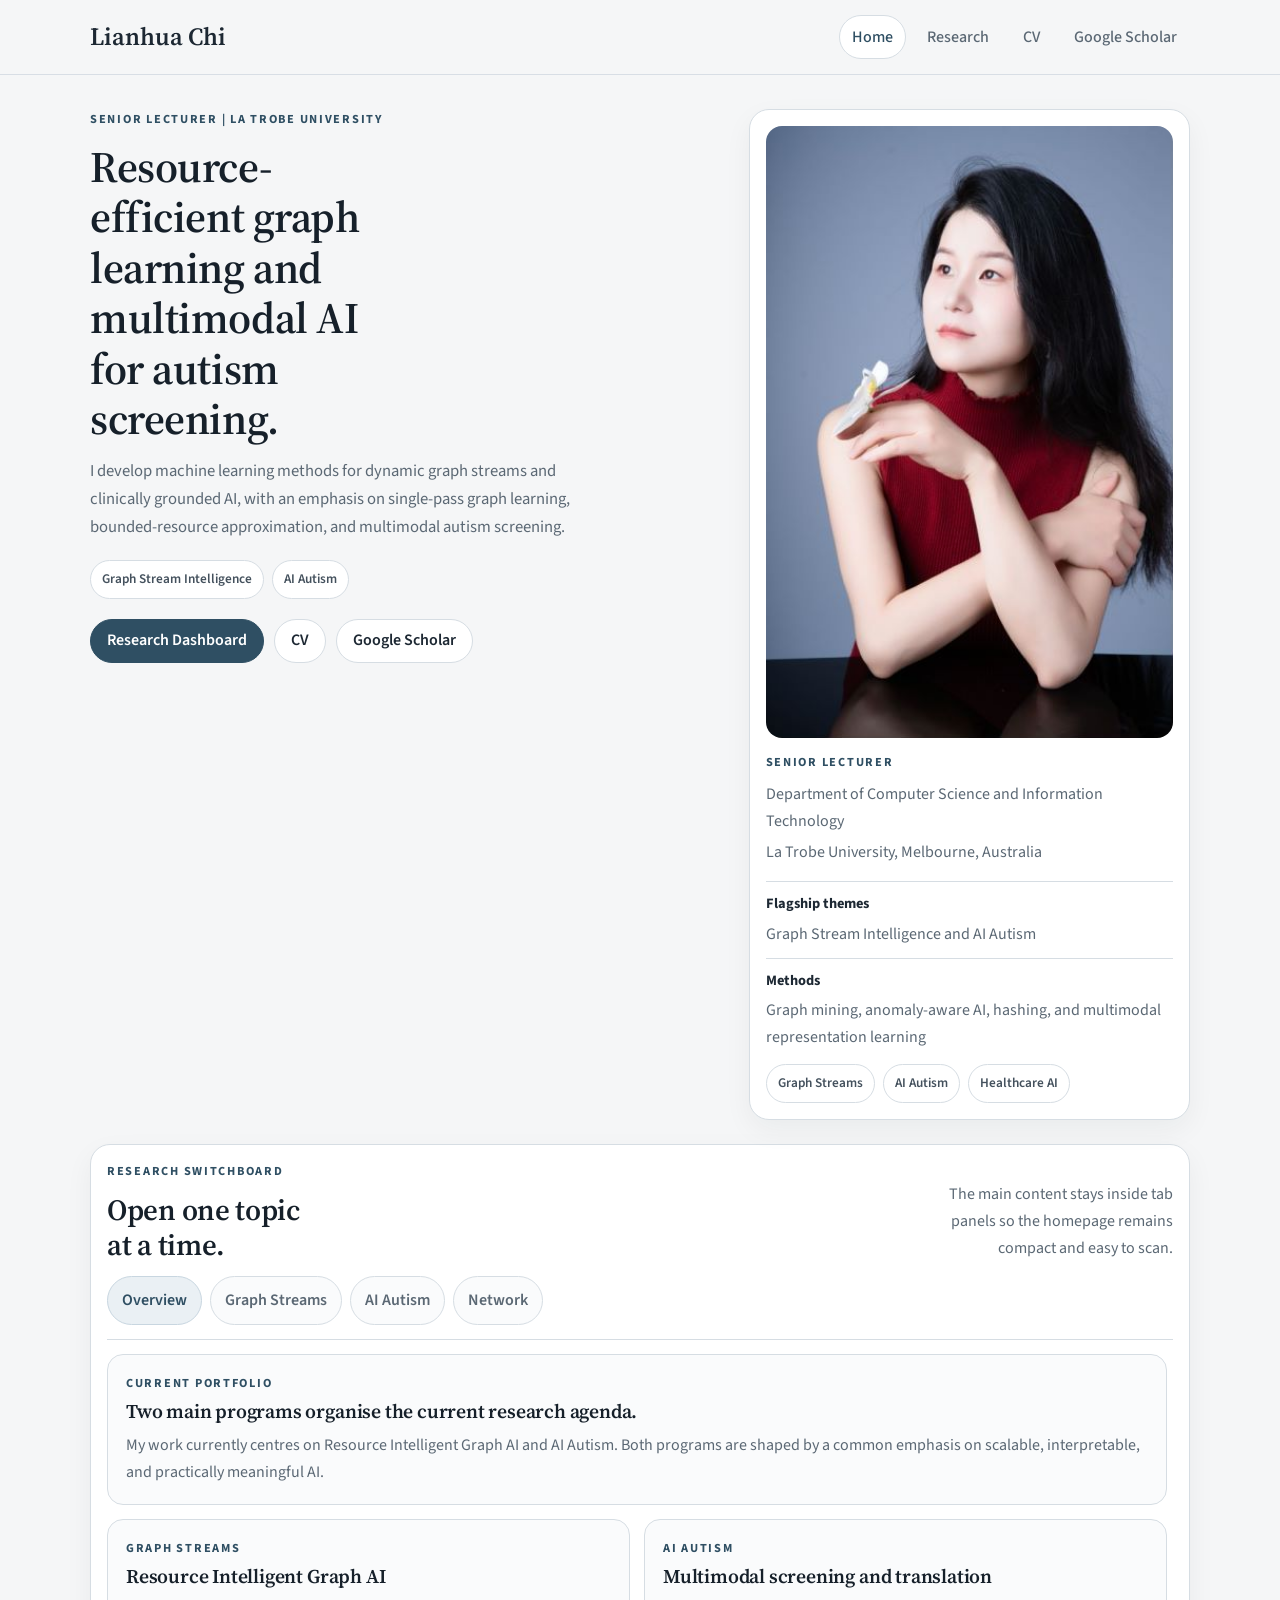
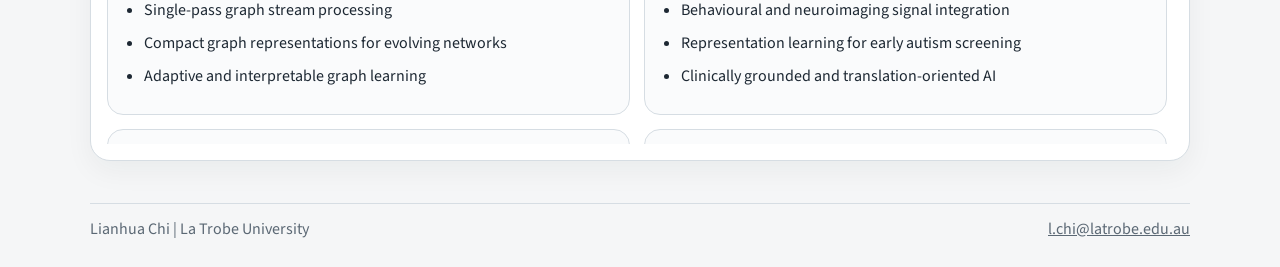
==== commit 22812d50: "Rename graph program as Resource Intelligent Graph AI" ====
--- a/index.html
+++ b/index.html
@@ -156,18 +156,18 @@
                       <p class="card-label">Current Portfolio</p>
                       <h3>Two main programs organise the current research agenda.</h3>
                       <p class="section-copy">
-                        My work currently centres on resource-constrained graph stream learning and AI Autism. Both
-                        programs are shaped by a common emphasis on scalable, interpretable, and practically meaningful AI.
+                        My work currently centres on Resource Intelligent Graph AI and AI Autism. Both programs are
+                        shaped by a common emphasis on scalable, interpretable, and practically meaningful AI.
                       </p>
                     </article>
 
                     <article class="dashboard-card">
                       <p class="card-label">Graph Streams</p>
-                      <h3>DECRA-aligned algorithm design</h3>
-                      <ul class="key-list">
-                        <li>Single-pass processing under bounded memory and latency</li>
-                        <li>Approximate graph representations for evolving networks</li>
-                        <li>Drift-aware and interpretable graph learning</li>
+                      <h3>Resource Intelligent Graph AI</h3>
+                      <ul class="key-list">
+                        <li>Single-pass graph stream processing</li>
+                        <li>Compact graph representations for evolving networks</li>
+                        <li>Adaptive and interpretable graph learning</li>
                       </ul>
                     </article>
 
@@ -214,20 +214,20 @@
                   <div class="dashboard-grid">
                     <article class="dashboard-card dashboard-card-wide">
                       <p class="card-label">Graph Stream Program</p>
-                      <h3>Resource-constrained approximate learning for dynamic graph streams.</h3>
-                      <p class="section-copy">
-                        This agenda develops principled algorithms for fast-evolving graph streams when memory,
-                        computation, and latency are part of the learning problem itself.
-                      </p>
-                    </article>
-
-                    <article class="dashboard-card">
-                      <p class="card-label">Four-Task Agenda</p>
+                      <h3>Resource Intelligent Graph AI for dynamic graph streams.</h3>
+                      <p class="section-copy">
+                        This agenda develops efficient and adaptive graph AI methods for fast-evolving graph streams,
+                        with a focus on compact representations, real-time updates, and reliable decision support.
+                      </p>
+                    </article>
+
+                    <article class="dashboard-card">
+                      <p class="card-label">Core Capabilities</p>
                       <ul class="key-list">
                         <li>Single-pass graph stream processing</li>
-                        <li>Approximate graph representations</li>
-                        <li>Drift-adaptive learning</li>
-                        <li>Robust and interpretable graph AI</li>
+                        <li>Compact graph representations</li>
+                        <li>Adaptive learning for evolving graphs</li>
+                        <li>Reliable and interpretable graph AI</li>
                       </ul>
                     </article>
 
@@ -236,8 +236,8 @@
                       <ul class="key-list">
                         <li>Adaptive hashing and sketching</li>
                         <li>Compact graph summarisation</li>
-                        <li>Approximation-aware learning</li>
-                        <li>Efficiency and trust trade-off analysis</li>
+                        <li>Efficient graph representation learning</li>
+                        <li>Reliability and interpretability analysis</li>
                       </ul>
                     </article>
 
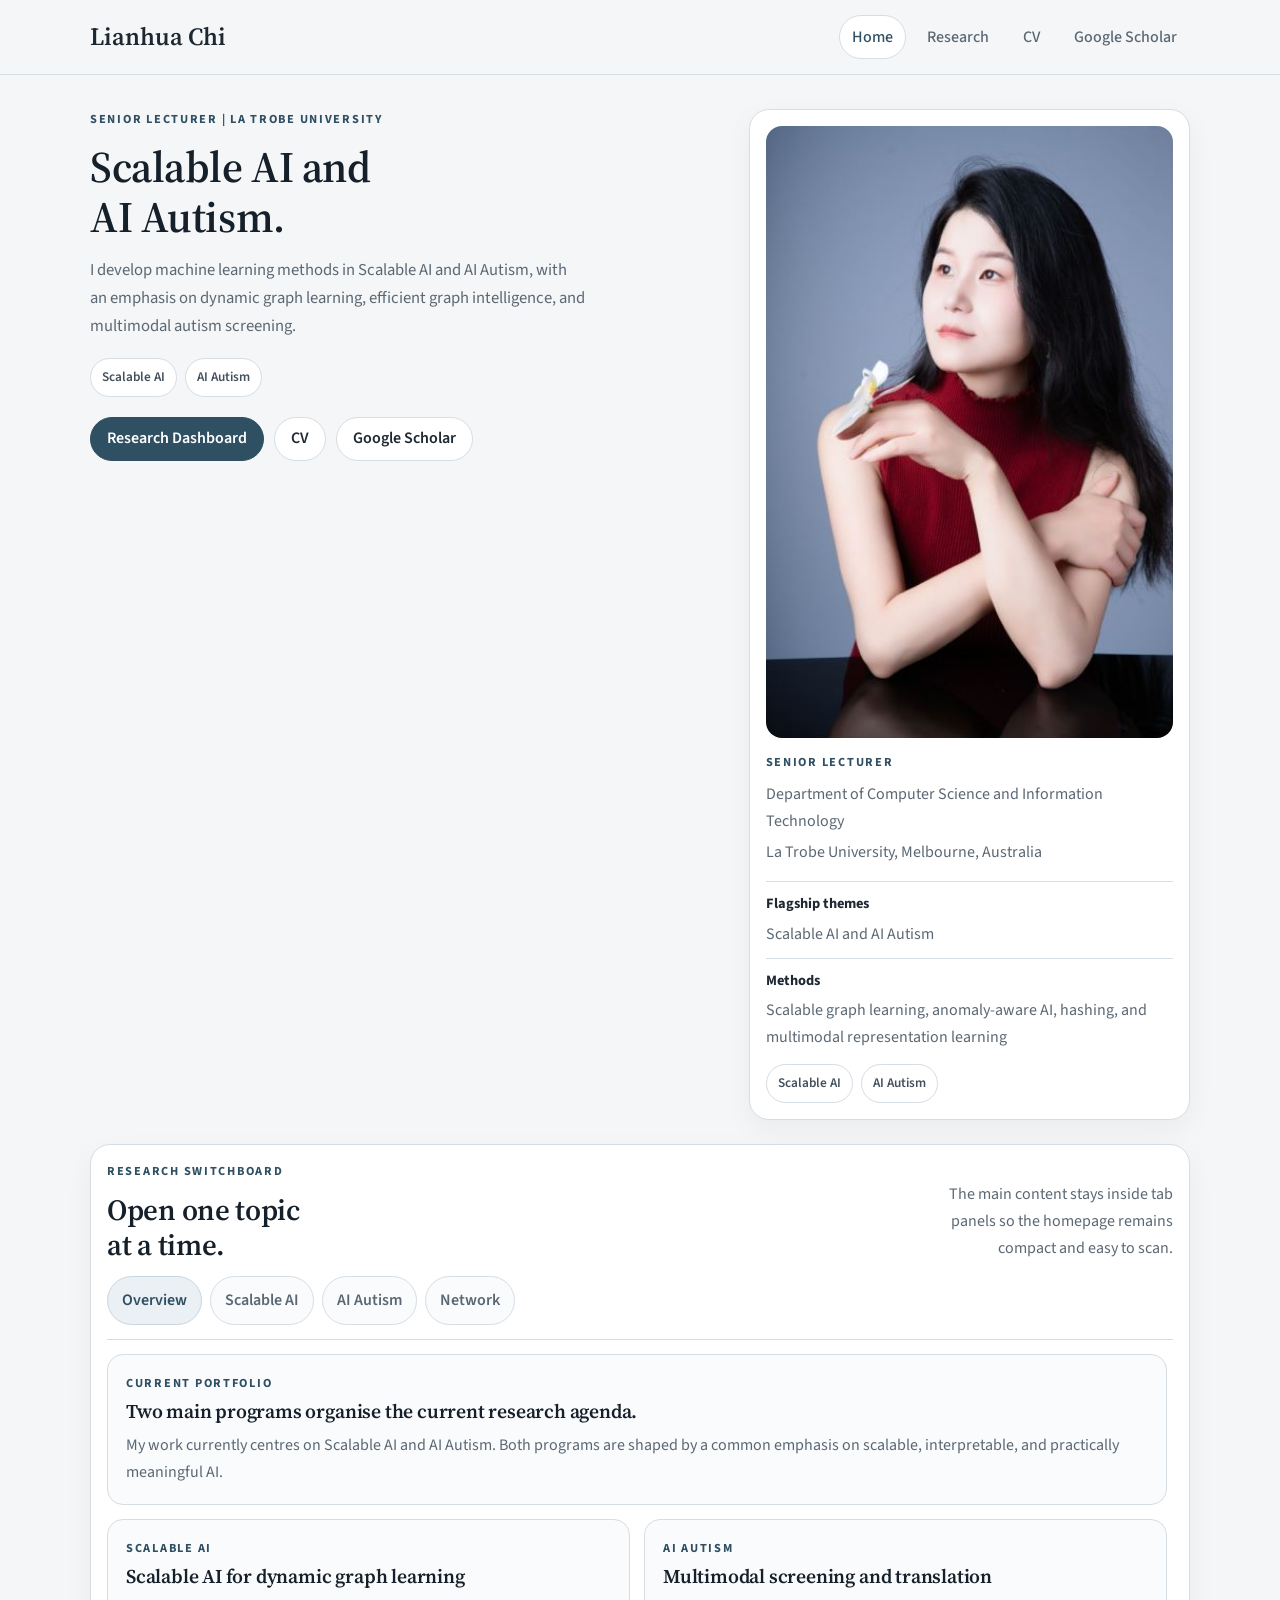
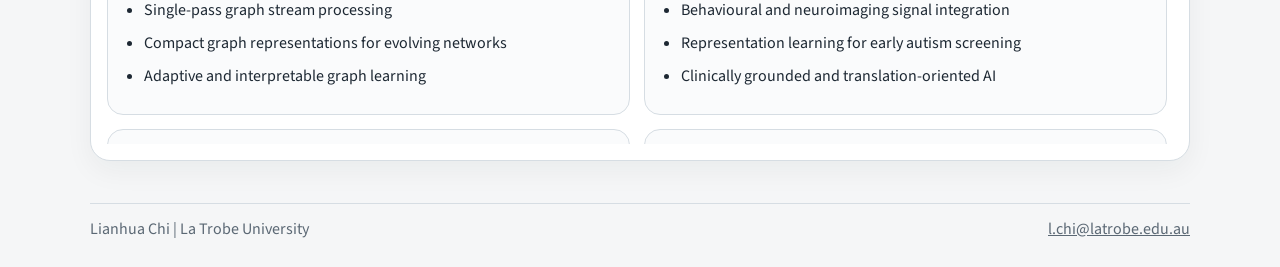
==== commit f6a45bcf: "Refocus site on Scalable AI and AI Autism" ====
--- a/index.html
+++ b/index.html
@@ -5,7 +5,7 @@
     <title>Lianhua Chi</title>
     <meta
       name="description"
-      content="Lianhua Chi is a Senior Lecturer at La Trobe University working on resource-efficient graph learning, dynamic graph streams, and AI for autism."
+      content="Lianhua Chi is a Senior Lecturer at La Trobe University working on scalable AI, dynamic graph learning, and AI for autism."
     >
     <meta name="viewport" content="width=device-width, initial-scale=1.0">
     <link rel="preconnect" href="https://fonts.googleapis.com">
@@ -36,13 +36,13 @@
           <div class="container landing-grid">
             <div class="hero-copy">
               <p class="eyebrow">Senior Lecturer | La Trobe University</p>
-              <h1>Resource-efficient graph learning and multimodal AI for autism screening.</h1>
+              <h1>Scalable AI and AI Autism.</h1>
               <p class="lead">
-                I develop machine learning methods for dynamic graph streams and clinically grounded AI, with an
-                emphasis on single-pass graph learning, bounded-resource approximation, and multimodal autism screening.
+                I develop machine learning methods in Scalable AI and AI Autism, with an emphasis on dynamic graph
+                learning, efficient graph intelligence, and multimodal autism screening.
               </p>
               <div class="fact-cluster" aria-label="Research focus">
-                <span class="fact-chip">Graph Stream Intelligence</span>
+                <span class="fact-chip">Scalable AI</span>
                 <span class="fact-chip">AI Autism</span>
               </div>
               <div class="button-row">
@@ -63,17 +63,16 @@
                 <dl class="identity-grid">
                   <div class="identity-item">
                     <dt>Flagship themes</dt>
-                    <dd>Graph Stream Intelligence and AI Autism</dd>
+                    <dd>Scalable AI and AI Autism</dd>
                   </div>
                   <div class="identity-item">
                     <dt>Methods</dt>
-                    <dd>Graph mining, anomaly-aware AI, hashing, and multimodal representation learning</dd>
+                    <dd>Scalable graph learning, anomaly-aware AI, hashing, and multimodal representation learning</dd>
                   </div>
                 </dl>
                 <div class="tag-row">
-                  <span class="tag">Graph Streams</span>
+                  <span class="tag">Scalable AI</span>
                   <span class="tag">AI Autism</span>
-                  <span class="tag">Healthcare AI</span>
                 </div>
               </div>
             </aside>
@@ -116,7 +115,7 @@
                   data-tab-target="home-panel-graph"
                   tabindex="-1"
                 >
-                  Graph Streams
+                  Scalable AI
                 </button>
                 <button
                   class="tab-button"
@@ -156,14 +155,14 @@
                       <p class="card-label">Current Portfolio</p>
                       <h3>Two main programs organise the current research agenda.</h3>
                       <p class="section-copy">
-                        My work currently centres on Resource Intelligent Graph AI and AI Autism. Both programs are
+                        My work currently centres on Scalable AI and AI Autism. Both programs are
                         shaped by a common emphasis on scalable, interpretable, and practically meaningful AI.
                       </p>
                     </article>
 
                     <article class="dashboard-card">
-                      <p class="card-label">Graph Streams</p>
-                      <h3>Resource Intelligent Graph AI</h3>
+                      <p class="card-label">Scalable AI</p>
+                      <h3>Scalable AI for dynamic graph learning</h3>
                       <ul class="key-list">
                         <li>Single-pass graph stream processing</li>
                         <li>Compact graph representations for evolving networks</li>
@@ -213,11 +212,11 @@
                 <div class="compact-panel-body">
                   <div class="dashboard-grid">
                     <article class="dashboard-card dashboard-card-wide">
-                      <p class="card-label">Graph Stream Program</p>
-                      <h3>Resource Intelligent Graph AI for dynamic graph streams.</h3>
-                      <p class="section-copy">
-                        This agenda develops efficient and adaptive graph AI methods for fast-evolving graph streams,
-                        with a focus on compact representations, real-time updates, and reliable decision support.
+                      <p class="card-label">Scalable AI Program</p>
+                      <h3>Scalable AI for dynamic graph streams.</h3>
+                      <p class="section-copy">
+                        This agenda develops scalable and adaptive AI methods for fast-evolving graph streams, with a
+                        focus on compact representations, real-time updates, and reliable decision support.
                       </p>
                     </article>
 
@@ -227,7 +226,7 @@
                         <li>Single-pass graph stream processing</li>
                         <li>Compact graph representations</li>
                         <li>Adaptive learning for evolving graphs</li>
-                        <li>Reliable and interpretable graph AI</li>
+                        <li>Reliable and interpretable scalable AI</li>
                       </ul>
                     </article>
 
@@ -262,8 +261,8 @@
                     <article class="dashboard-card">
                       <p class="card-label">Application Reach</p>
                       <p class="section-copy">
-                        The program supports real-time, lower-cost, and more trustworthy analysis of evolving networks in
-                        communications, finance, healthcare, transport, and public services.
+                        The program supports real-time and trustworthy analysis of evolving networks in communications,
+                        finance, healthcare, transport, and public services.
                       </p>
                     </article>
                   </div>
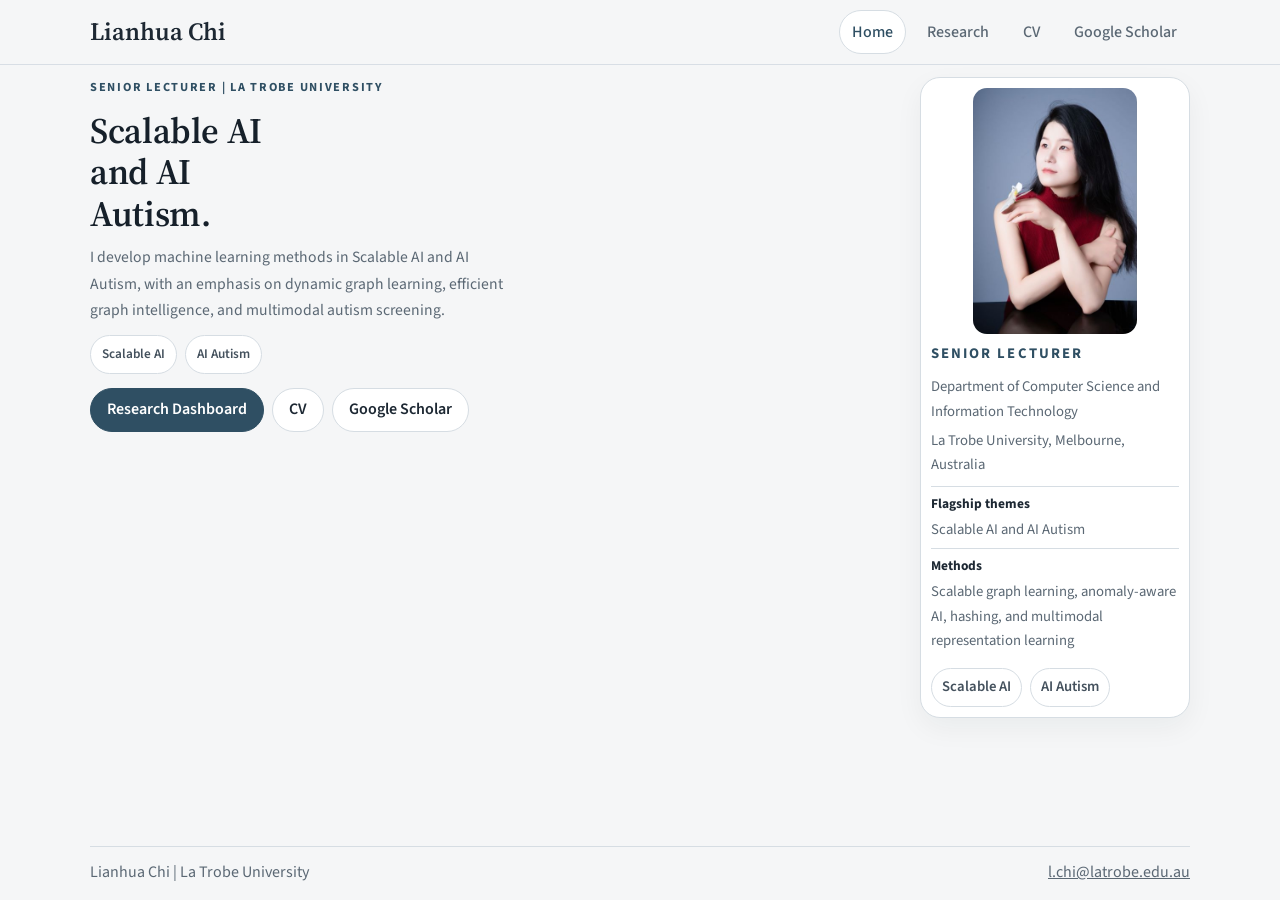
==== commit 10b76e15: "Tighten homepage above-the-fold layout" ====
--- a/index.html
+++ b/index.html
@@ -79,315 +79,6 @@
           </div>
         </section>
 
-        <section class="compact-board-section">
-          <div class="container">
-            <div class="tabs-shell tabs-shell-compact" data-tabs>
-              <div class="tabs-intro">
-                <div>
-                  <p class="eyebrow">Research Switchboard</p>
-                  <h2>Open one topic at a time.</h2>
-                </div>
-                <p class="compact-note">
-                  The main content stays inside tab panels so the homepage remains compact and easy to scan.
-                </p>
-              </div>
-
-              <div class="tab-list" role="tablist" aria-label="Homepage research switchboard">
-                <button
-                  class="tab-button is-active"
-                  id="home-tab-overview"
-                  type="button"
-                  role="tab"
-                  aria-selected="true"
-                  aria-controls="home-panel-overview"
-                  data-tab-target="home-panel-overview"
-                  tabindex="0"
-                >
-                  Overview
-                </button>
-                <button
-                  class="tab-button"
-                  id="home-tab-graph"
-                  type="button"
-                  role="tab"
-                  aria-selected="false"
-                  aria-controls="home-panel-graph"
-                  data-tab-target="home-panel-graph"
-                  tabindex="-1"
-                >
-                  Scalable AI
-                </button>
-                <button
-                  class="tab-button"
-                  id="home-tab-autism"
-                  type="button"
-                  role="tab"
-                  aria-selected="false"
-                  aria-controls="home-panel-autism"
-                  data-tab-target="home-panel-autism"
-                  tabindex="-1"
-                >
-                  AI Autism
-                </button>
-                <button
-                  class="tab-button"
-                  id="home-tab-network"
-                  type="button"
-                  role="tab"
-                  aria-selected="false"
-                  aria-controls="home-panel-network"
-                  data-tab-target="home-panel-network"
-                  tabindex="-1"
-                >
-                  Network
-                </button>
-              </div>
-
-              <section
-                class="tab-panel is-active"
-                id="home-panel-overview"
-                role="tabpanel"
-                aria-labelledby="home-tab-overview"
-              >
-                <div class="compact-panel-body">
-                  <div class="dashboard-grid">
-                    <article class="dashboard-card dashboard-card-wide">
-                      <p class="card-label">Current Portfolio</p>
-                      <h3>Two main programs organise the current research agenda.</h3>
-                      <p class="section-copy">
-                        My work currently centres on Scalable AI and AI Autism. Both programs are
-                        shaped by a common emphasis on scalable, interpretable, and practically meaningful AI.
-                      </p>
-                    </article>
-
-                    <article class="dashboard-card">
-                      <p class="card-label">Scalable AI</p>
-                      <h3>Scalable AI for dynamic graph learning</h3>
-                      <ul class="key-list">
-                        <li>Single-pass graph stream processing</li>
-                        <li>Compact graph representations for evolving networks</li>
-                        <li>Adaptive and interpretable graph learning</li>
-                      </ul>
-                    </article>
-
-                    <article class="dashboard-card">
-                      <p class="card-label">AI Autism</p>
-                      <h3>Multimodal screening and translation</h3>
-                      <ul class="key-list">
-                        <li>Behavioural and neuroimaging signal integration</li>
-                        <li>Representation learning for early autism screening</li>
-                        <li>Clinically grounded and translation-oriented AI</li>
-                      </ul>
-                    </article>
-
-                    <article class="dashboard-card">
-                      <p class="card-label">Research Strengths</p>
-                      <h3>Cross-cutting capabilities</h3>
-                      <ul class="key-list">
-                        <li>Graph mining and anomaly detection</li>
-                        <li>Hashing and efficient representation design</li>
-                        <li>Multimodal healthcare AI</li>
-                        <li>Trustworthy and explainable machine learning</li>
-                      </ul>
-                    </article>
-
-                    <article class="dashboard-card">
-                      <p class="card-label">How To Use This Site</p>
-                      <h3>Switch content without long scrolling</h3>
-                      <p class="section-copy">
-                        The homepage keeps the key themes in-place with buttons and tabs. The Research page provides a
-                        denser dashboard view with richer detail in the same compact format.
-                      </p>
-                    </article>
-                  </div>
-                </div>
-              </section>
-
-              <section
-                class="tab-panel"
-                id="home-panel-graph"
-                role="tabpanel"
-                aria-labelledby="home-tab-graph"
-              >
-                <div class="compact-panel-body">
-                  <div class="dashboard-grid">
-                    <article class="dashboard-card dashboard-card-wide">
-                      <p class="card-label">Scalable AI Program</p>
-                      <h3>Scalable AI for dynamic graph streams.</h3>
-                      <p class="section-copy">
-                        This agenda develops scalable and adaptive AI methods for fast-evolving graph streams, with a
-                        focus on compact representations, real-time updates, and reliable decision support.
-                      </p>
-                    </article>
-
-                    <article class="dashboard-card">
-                      <p class="card-label">Core Capabilities</p>
-                      <ul class="key-list">
-                        <li>Single-pass graph stream processing</li>
-                        <li>Compact graph representations</li>
-                        <li>Adaptive learning for evolving graphs</li>
-                        <li>Reliable and interpretable scalable AI</li>
-                      </ul>
-                    </article>
-
-                    <article class="dashboard-card">
-                      <p class="card-label">Core Methods</p>
-                      <ul class="key-list">
-                        <li>Adaptive hashing and sketching</li>
-                        <li>Compact graph summarisation</li>
-                        <li>Efficient graph representation learning</li>
-                        <li>Reliability and interpretability analysis</li>
-                      </ul>
-                    </article>
-
-                    <article class="dashboard-card">
-                      <p class="card-label">Selected Publications</p>
-                      <div class="card-stack">
-                        <div class="card-stack-item">
-                          <strong>Fast Graph Stream Classification using Discriminative Clique Hashing</strong>
-                          <p>PAKDD 2013. Best Paper Award.</p>
-                        </div>
-                        <div class="card-stack-item">
-                          <strong>Hashing for Adaptive Real-Time Graph Stream Classification With Concept Drifts</strong>
-                          <p>IEEE Transactions on Cybernetics, 2017.</p>
-                        </div>
-                        <div class="card-stack-item">
-                          <strong>Hashing Techniques: A Survey and Taxonomy</strong>
-                          <p>ACM Computing Surveys, 2017.</p>
-                        </div>
-                      </div>
-                    </article>
-
-                    <article class="dashboard-card">
-                      <p class="card-label">Application Reach</p>
-                      <p class="section-copy">
-                        The program supports real-time and trustworthy analysis of evolving networks in communications,
-                        finance, healthcare, transport, and public services.
-                      </p>
-                    </article>
-                  </div>
-                </div>
-              </section>
-
-              <section
-                class="tab-panel"
-                id="home-panel-autism"
-                role="tabpanel"
-                aria-labelledby="home-tab-autism"
-              >
-                <div class="compact-panel-body">
-                  <div class="dashboard-grid">
-                    <article class="dashboard-card dashboard-card-wide">
-                      <p class="card-label">AI Autism Program</p>
-                      <h3>Multimodal AI for earlier and more reliable autism screening.</h3>
-                      <p class="section-copy">
-                        This program connects behavioural screening, neuroimaging, and healthcare AI translation to
-                        support clinically meaningful screening pathways.
-                      </p>
-                    </article>
-
-                    <article class="dashboard-card">
-                      <p class="card-label">Current Directions</p>
-                      <ul class="key-list">
-                        <li>Behavioural screening AI</li>
-                        <li>Multimodal neuroimaging models</li>
-                        <li>Brain and behaviour integration</li>
-                        <li>Trustworthy and inclusive health AI</li>
-                      </ul>
-                    </article>
-
-                    <article class="dashboard-card">
-                      <p class="card-label">Selected Work</p>
-                      <div class="card-stack">
-                        <div class="card-stack-item">
-                          <strong>DeepMNF</strong>
-                          <p>Artificial Intelligence in Medicine, 2023.</p>
-                        </div>
-                        <div class="card-stack-item">
-                          <strong>Autism Screening Using Deep Embedding Representation</strong>
-                          <p>International Conference on Computational Science, 2019.</p>
-                        </div>
-                        <div class="card-stack-item">
-                          <strong>Current multimodal AI agenda</strong>
-                          <p>Brain and behavioural signal integration for translation-focused screening.</p>
-                        </div>
-                      </div>
-                    </article>
-
-                    <article class="dashboard-card">
-                      <p class="card-label">Translation Emphasis</p>
-                      <ul class="key-list">
-                        <li>Early screening rather than retrospective analysis</li>
-                        <li>Clinically grounded multimodal fusion</li>
-                        <li>Real-world deployment and interpretation</li>
-                        <li>Cross-disciplinary collaboration</li>
-                      </ul>
-                    </article>
-                  </div>
-                </div>
-              </section>
-
-              <section
-                class="tab-panel"
-                id="home-panel-network"
-                role="tabpanel"
-                aria-labelledby="home-tab-network"
-              >
-                <div class="compact-panel-body">
-                  <div class="dashboard-grid">
-                    <article class="dashboard-card dashboard-card-wide">
-                      <p class="card-label">Collaboration Network</p>
-                      <h3>A structured translational network around AI Autism.</h3>
-                      <p class="section-copy">
-                        The collaboration model connects community translation, autism research and diagnosis, multimodal
-                        clinical AI, and broader AI for medicine capability.
-                      </p>
-                    </article>
-
-                    <article class="dashboard-card dashboard-card-wide">
-                      <div class="partner-grid">
-                        <article class="partner-card">
-                          <p class="network-role">Community Translation</p>
-                          <h4>Little Supermen</h4>
-                          <p>Child-focused community engagement and translation pathways.</p>
-                          <a class="inline-link" href="https://littlesupermen.com/">Visit collaborator</a>
-                        </article>
-
-                        <article class="partner-card">
-                          <p class="network-role">Autism Research and Diagnosis</p>
-                          <h4>OTARC</h4>
-                          <p>Evidence-based autism identification, diagnosis, and knowledge translation.</p>
-                          <a class="inline-link" href="https://www.latrobe.edu.au/otarc">Visit collaborator</a>
-                        </article>
-
-                        <article class="partner-card">
-                          <p class="network-role">Multimodal Clinical AI</p>
-                          <h4>AIM for Health Lab</h4>
-                          <p>Multimodal AI and clinical translation expertise at Monash.</p>
-                          <a class="inline-link" href="https://www.monash.edu/it/aimh-lab">Visit collaborator</a>
-                        </article>
-
-                        <article class="partner-card">
-                          <p class="network-role">Medical Innovation AI</p>
-                          <h4>ACAMI</h4>
-                          <p>AI for biomedical and health research within wider medical innovation pathways.</p>
-                          <a class="inline-link" href="https://www.latrobe.edu.au/research/acami">Visit collaborator</a>
-                        </article>
-
-                        <article class="partner-card">
-                          <p class="network-role">AI and Medicine Ecosystem</p>
-                          <h4>THETA Team</h4>
-                          <p>Cross-institutional biomedical AI collaboration and translational reach.</p>
-                          <a class="inline-link" href="https://www.thetateam.net/index.html">Visit collaborator</a>
-                        </article>
-                      </div>
-                    </article>
-                  </div>
-                </div>
-              </section>
-            </div>
-          </div>
-        </section>
       </main>
 
       <footer class="site-footer">
--- a/styles.css
+++ b/styles.css
@@ -74,6 +74,11 @@
   min-height: 100vh;
 }
 
+.page-home .page-shell {
+  display: grid;
+  grid-template-rows: auto 1fr auto;
+}
+
 .site-header {
   position: sticky;
   top: 0;
@@ -91,6 +96,10 @@
   min-height: 74px;
 }
 
+.page-home .nav-row {
+  min-height: 64px;
+}
+
 .brand {
   font-family: "Source Serif 4", serif;
   font-size: 1.55rem;
@@ -126,15 +135,32 @@
   padding: 26px 0 22px;
 }
 
+.page-home .compact-main {
+  display: flex;
+  align-items: flex-start;
+  padding: 12px 0 4px;
+}
+
 .compact-hero {
   padding: 8px 0 16px;
 }
 
+.page-home .compact-hero {
+  width: 100%;
+  padding: 0;
+}
+
 .landing-grid,
 .research-hero-grid {
   display: grid;
   grid-template-columns: minmax(0, 1.15fr) minmax(290px, 0.8fr);
   gap: 24px;
+  align-items: start;
+}
+
+.page-home .landing-grid {
+  grid-template-columns: minmax(0, 1.2fr) minmax(250px, 0.6fr);
+  gap: 18px;
   align-items: start;
 }
 
@@ -144,6 +170,12 @@
   margin-bottom: 14px;
 }
 
+.page-home .hero-copy h1 {
+  max-width: 10ch;
+  font-size: clamp(1.75rem, 2.8vw, 2.5rem);
+  margin-bottom: 10px;
+}
+
 .subpage-hero h1 {
   max-width: 16ch;
   font-size: clamp(1.9rem, 3vw, 2.7rem);
@@ -155,6 +187,11 @@
   color: var(--muted);
   font-size: 1.04rem;
   margin-bottom: 0;
+}
+
+.page-home .lead {
+  max-width: 54ch;
+  font-size: 0.98rem;
 }
 
 .eyebrow,
@@ -189,6 +226,10 @@
   margin: 18px 0 20px;
 }
 
+.page-home .fact-cluster {
+  margin: 12px 0 14px;
+}
+
 .fact-chip,
 .tag {
   padding: 7px 11px;
@@ -205,6 +246,10 @@
   flex-wrap: wrap;
   gap: 10px;
   margin-top: 2px;
+}
+
+.page-home .button-row {
+  gap: 8px;
 }
 
 .button {
@@ -252,6 +297,12 @@
   padding: 16px;
 }
 
+.page-home .profile-card {
+  max-width: 270px;
+  justify-self: end;
+  padding: 10px;
+}
+
 .profile-photo-frame {
   margin-bottom: 14px;
   border-radius: 16px;
@@ -259,6 +310,12 @@
   background: #e5eaef;
 }
 
+.page-home .profile-photo-frame {
+  max-width: 164px;
+  margin: 0 auto 8px;
+  border-radius: 14px;
+}
+
 .profile-photo-frame img {
   width: 100%;
   height: auto;
@@ -269,15 +326,31 @@
   color: var(--muted);
 }
 
+.page-home .profile-role,
+.page-home .profile-org,
+.page-home .identity-item dd,
+.page-home .tag {
+  font-size: 0.92rem;
+}
+
 .identity-grid {
   display: grid;
   gap: 10px;
   margin: 16px 0 0;
+}
+
+.page-home .identity-grid {
+  gap: 6px;
+  margin-top: 8px;
 }
 
 .identity-item {
   padding-top: 10px;
   border-top: 1px solid var(--line);
+}
+
+.page-home .identity-item {
+  padding-top: 6px;
 }
 
 .identity-item dt {
@@ -286,6 +359,11 @@
   font-weight: 700;
 }
 
+.page-home .identity-item dt {
+  margin-bottom: 2px;
+  font-size: 0.84rem;
+}
+
 .identity-item dd {
   margin: 0;
   color: var(--muted);
@@ -293,6 +371,10 @@
 
 .tag-row {
   margin-top: 14px;
+}
+
+.page-home .tag {
+  padding: 6px 10px;
 }
 
 .compact-board-section {
@@ -469,6 +551,10 @@
   padding: 10px 0 24px;
 }
 
+.page-home .site-footer {
+  padding: 6px 0 14px;
+}
+
 .footer-row {
   display: grid;
   grid-template-columns: repeat(2, minmax(0, 1fr));
@@ -530,6 +616,15 @@
     grid-template-columns: 1fr;
   }
 
+  .page-home .compact-main {
+    display: block;
+    padding: 20px 0 14px;
+  }
+
+  .page-home .compact-hero {
+    padding: 0;
+  }
+
   .dashboard-grid,
   .partner-grid,
   .footer-row {
@@ -580,6 +675,15 @@
     grid-template-columns: 1fr;
   }
 
+  .page-home .profile-card {
+    max-width: none;
+    justify-self: stretch;
+  }
+
+  .page-home .profile-photo-frame {
+    max-width: 260px;
+  }
+
   .tabs-shell {
     padding: 14px;
     border-radius: 18px;
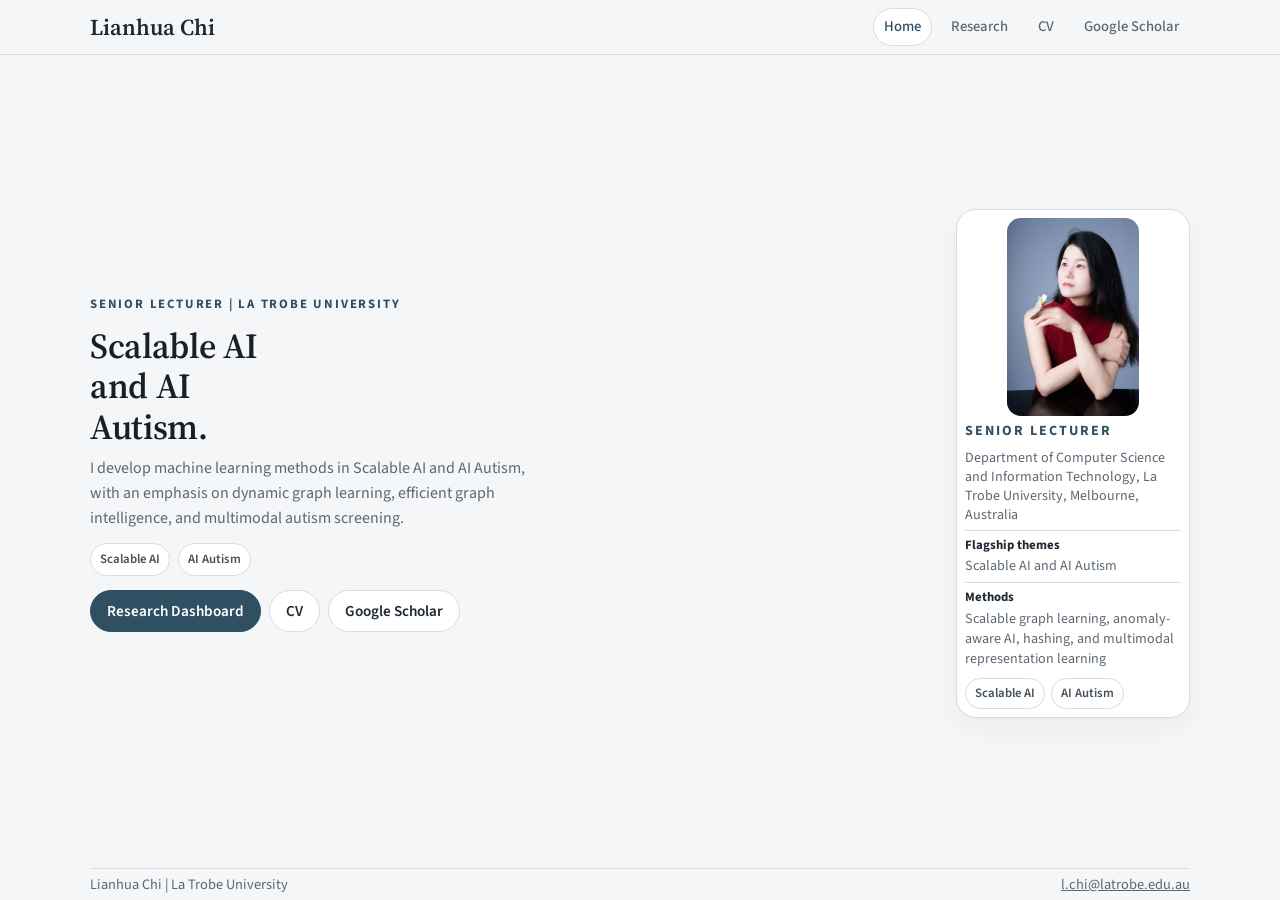
==== commit 8e189165: "Refine site layout and research collaboration" ====
--- a/index.html
+++ b/index.html
@@ -58,8 +58,7 @@
               </div>
               <div class="profile-card-copy">
                 <p class="profile-role">Senior Lecturer</p>
-                <p class="profile-org">Department of Computer Science and Information Technology</p>
-                <p class="profile-org">La Trobe University, Melbourne, Australia</p>
+                <p class="profile-org">Department of Computer Science and Information Technology, La Trobe University, Melbourne, Australia</p>
                 <dl class="identity-grid">
                   <div class="identity-item">
                     <dt>Flagship themes</dt>
--- a/styles.css
+++ b/styles.css
@@ -97,7 +97,16 @@
 }
 
 .page-home .nav-row {
-  min-height: 64px;
+  min-height: 54px;
+}
+
+.page-home .brand {
+  font-size: 1.42rem;
+}
+
+.page-home .site-nav a {
+  padding: 6px 10px;
+  font-size: 0.92rem;
 }
 
 .brand {
@@ -137,8 +146,8 @@
 
 .page-home .compact-main {
   display: flex;
-  align-items: flex-start;
-  padding: 12px 0 4px;
+  align-items: center;
+  padding: 4px 0 0;
 }
 
 .compact-hero {
@@ -159,9 +168,19 @@
 }
 
 .page-home .landing-grid {
-  grid-template-columns: minmax(0, 1.2fr) minmax(250px, 0.6fr);
-  gap: 18px;
-  align-items: start;
+  grid-template-columns: minmax(0, 1.42fr) minmax(198px, 0.45fr);
+  gap: 10px;
+  align-items: center;
+}
+
+.page-home .hero-copy {
+  max-width: 700px;
+  padding-right: 4px;
+}
+
+.page-home .eyebrow {
+  font-size: 0.8rem;
+  margin-bottom: 10px;
 }
 
 .hero-copy h1 {
@@ -171,9 +190,9 @@
 }
 
 .page-home .hero-copy h1 {
-  max-width: 10ch;
-  font-size: clamp(1.75rem, 2.8vw, 2.5rem);
-  margin-bottom: 10px;
+  max-width: 12ch;
+  font-size: clamp(1.82rem, 2.75vw, 2.5rem);
+  margin-bottom: 8px;
 }
 
 .subpage-hero h1 {
@@ -190,8 +209,9 @@
 }
 
 .page-home .lead {
-  max-width: 54ch;
-  font-size: 0.98rem;
+  max-width: 58ch;
+  font-size: 1rem;
+  line-height: 1.56;
 }
 
 .eyebrow,
@@ -228,6 +248,7 @@
 
 .page-home .fact-cluster {
   margin: 12px 0 14px;
+  gap: 8px;
 }
 
 .fact-chip,
@@ -250,6 +271,7 @@
 
 .page-home .button-row {
   gap: 8px;
+  margin-top: 4px;
 }
 
 .button {
@@ -261,8 +283,15 @@
   border: 1px solid var(--line);
   border-radius: 999px;
   font-weight: 600;
+  line-height: 1.1;
   text-decoration: none;
   transition: background-color 0.2s ease, border-color 0.2s ease, color 0.2s ease;
+}
+
+.page-home .button {
+  min-height: 42px;
+  padding: 0 16px;
+  font-size: 0.95rem;
 }
 
 .button-primary {
@@ -298,9 +327,9 @@
 }
 
 .page-home .profile-card {
-  max-width: 270px;
+  max-width: 234px;
   justify-self: end;
-  padding: 10px;
+  padding: 8px;
 }
 
 .profile-photo-frame {
@@ -311,14 +340,18 @@
 }
 
 .page-home .profile-photo-frame {
-  max-width: 164px;
-  margin: 0 auto 8px;
+  max-width: 132px;
+  margin: 0 auto 5px;
   border-radius: 14px;
 }
 
 .profile-photo-frame img {
   width: 100%;
   height: auto;
+}
+
+.page-home .profile-card-copy {
+  line-height: 1.42;
 }
 
 .profile-org {
@@ -330,7 +363,12 @@
 .page-home .profile-org,
 .page-home .identity-item dd,
 .page-home .tag {
-  font-size: 0.92rem;
+  font-size: 0.88rem;
+}
+
+.page-home .profile-org {
+  margin-bottom: 2px;
+  line-height: 1.35;
 }
 
 .identity-grid {
@@ -341,7 +379,7 @@
 
 .page-home .identity-grid {
   gap: 6px;
-  margin-top: 8px;
+  margin-top: 5px;
 }
 
 .identity-item {
@@ -350,7 +388,7 @@
 }
 
 .page-home .identity-item {
-  padding-top: 6px;
+  padding-top: 5px;
 }
 
 .identity-item dt {
@@ -361,7 +399,7 @@
 
 .page-home .identity-item dt {
   margin-bottom: 2px;
-  font-size: 0.84rem;
+  font-size: 0.8rem;
 }
 
 .identity-item dd {
@@ -369,12 +407,27 @@
   color: var(--muted);
 }
 
+.page-home .identity-item dd {
+  line-height: 1.42;
+}
+
 .tag-row {
   margin-top: 14px;
 }
 
+.page-home .tag-row {
+  margin-top: 10px;
+  gap: 6px;
+}
+
 .page-home .tag {
-  padding: 6px 10px;
+  padding: 5px 9px;
+}
+
+.page-home .fact-chip,
+.page-home .tag {
+  padding: 5px 9px;
+  font-size: 0.8rem;
 }
 
 .compact-board-section {
@@ -552,7 +605,14 @@
 }
 
 .page-home .site-footer {
-  padding: 6px 0 14px;
+  padding: 0 0 6px;
+}
+
+.page-home .footer-row {
+  gap: 10px;
+  padding-top: 6px;
+  font-size: 0.9rem;
+  line-height: 1.35;
 }
 
 .footer-row {
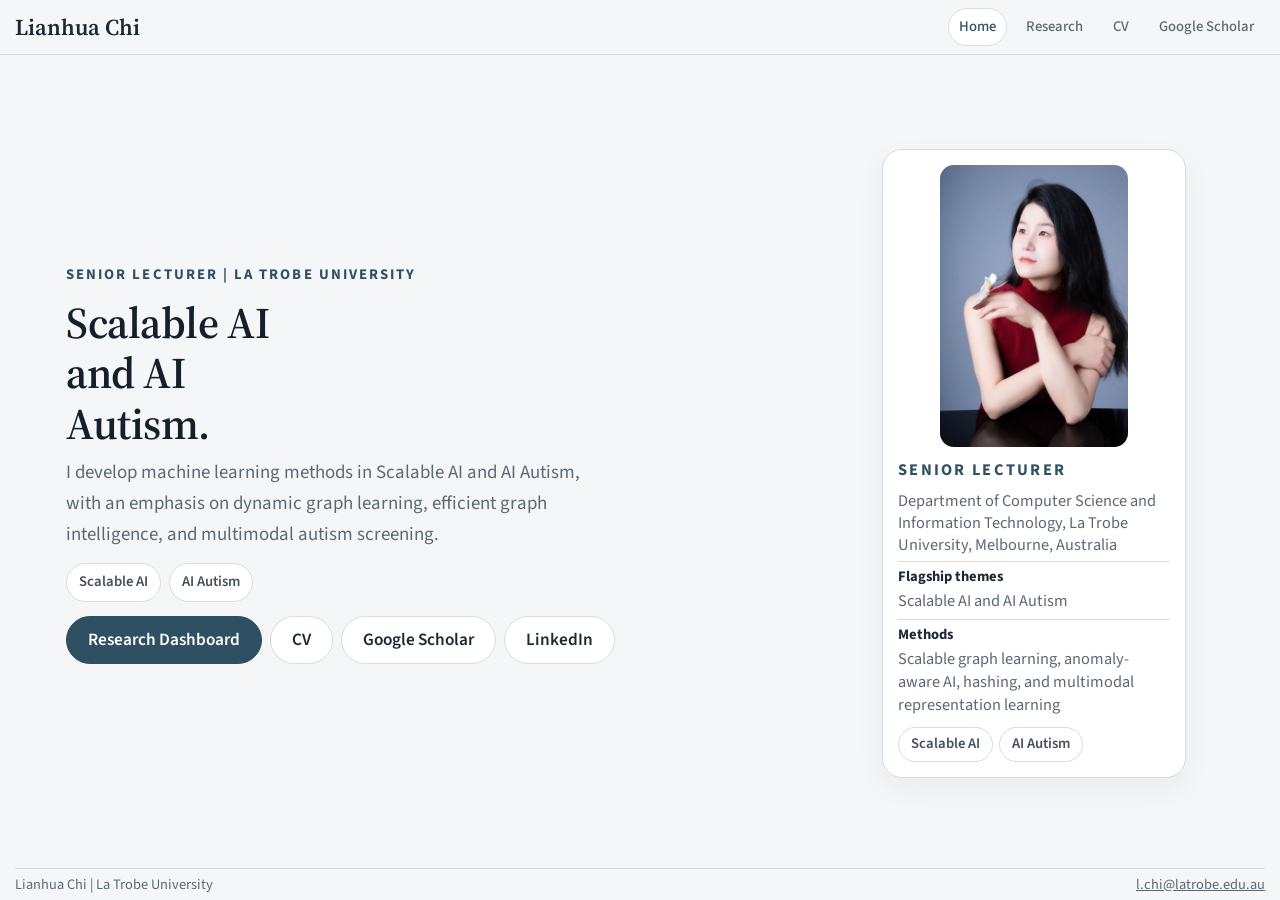
==== commit fbddce66: "Refine homepage layout and add LinkedIn link" ====
--- a/index.html
+++ b/index.html
@@ -49,6 +49,7 @@
                 <a class="button button-primary" href="research.html">Research Dashboard</a>
                 <a class="button button-secondary" href="cv.pdf">CV</a>
                 <a class="button button-secondary" href="https://scholar.google.com/citations?user=5_J2eo8AAAAJ&hl=en">Google Scholar</a>
+                <a class="button button-secondary" href="https://www.linkedin.com/in/lianhuachi/">LinkedIn</a>
               </div>
             </div>
 
--- a/styles.css
+++ b/styles.css
@@ -33,6 +33,10 @@
   line-height: 1.68;
 }
 
+.page-home {
+  --container: min(1250px, calc(100vw - 18px));
+}
+
 a {
   color: inherit;
 }
@@ -168,18 +172,19 @@
 }
 
 .page-home .landing-grid {
-  grid-template-columns: minmax(0, 1.42fr) minmax(198px, 0.45fr);
-  gap: 10px;
+  grid-template-columns: minmax(0, 844px) 304px;
+  justify-content: center;
+  gap: 0;
   align-items: center;
 }
 
 .page-home .hero-copy {
-  max-width: 700px;
-  padding-right: 4px;
+  max-width: 844px;
+  padding-right: 0;
 }
 
 .page-home .eyebrow {
-  font-size: 0.8rem;
+  font-size: 0.92rem;
   margin-bottom: 10px;
 }
 
@@ -191,7 +196,7 @@
 
 .page-home .hero-copy h1 {
   max-width: 12ch;
-  font-size: clamp(1.82rem, 2.75vw, 2.5rem);
+  font-size: clamp(2.38rem, 3.42vw, 3.18rem);
   margin-bottom: 8px;
 }
 
@@ -210,8 +215,8 @@
 
 .page-home .lead {
   max-width: 58ch;
-  font-size: 1rem;
-  line-height: 1.56;
+  font-size: 1.18rem;
+  line-height: 1.64;
 }
 
 .eyebrow,
@@ -271,7 +276,7 @@
 
 .page-home .button-row {
   gap: 8px;
-  margin-top: 4px;
+  margin-top: 6px;
 }
 
 .button {
@@ -289,9 +294,9 @@
 }
 
 .page-home .button {
-  min-height: 42px;
-  padding: 0 16px;
-  font-size: 0.95rem;
+  min-height: 48px;
+  padding: 0 21px;
+  font-size: 1.08rem;
 }
 
 .button-primary {
@@ -327,9 +332,11 @@
 }
 
 .page-home .profile-card {
-  max-width: 234px;
-  justify-self: end;
-  padding: 8px;
+  width: min(100%, 304px);
+  max-width: 304px;
+  justify-self: start;
+  margin-left: -28px;
+  padding: 15px;
 }
 
 .profile-photo-frame {
@@ -340,8 +347,8 @@
 }
 
 .page-home .profile-photo-frame {
-  max-width: 132px;
-  margin: 0 auto 5px;
+  max-width: 188px;
+  margin: 0 auto 12px;
   border-radius: 14px;
 }
 
@@ -363,7 +370,7 @@
 .page-home .profile-org,
 .page-home .identity-item dd,
 .page-home .tag {
-  font-size: 0.88rem;
+  font-size: 1.02rem;
 }
 
 .page-home .profile-org {
@@ -399,7 +406,7 @@
 
 .page-home .identity-item dt {
   margin-bottom: 2px;
-  font-size: 0.8rem;
+  font-size: 0.91rem;
 }
 
 .identity-item dd {
@@ -426,8 +433,8 @@
 
 .page-home .fact-chip,
 .page-home .tag {
-  padding: 5px 9px;
-  font-size: 0.8rem;
+  padding: 6px 12px;
+  font-size: 0.92rem;
 }
 
 .compact-board-section {
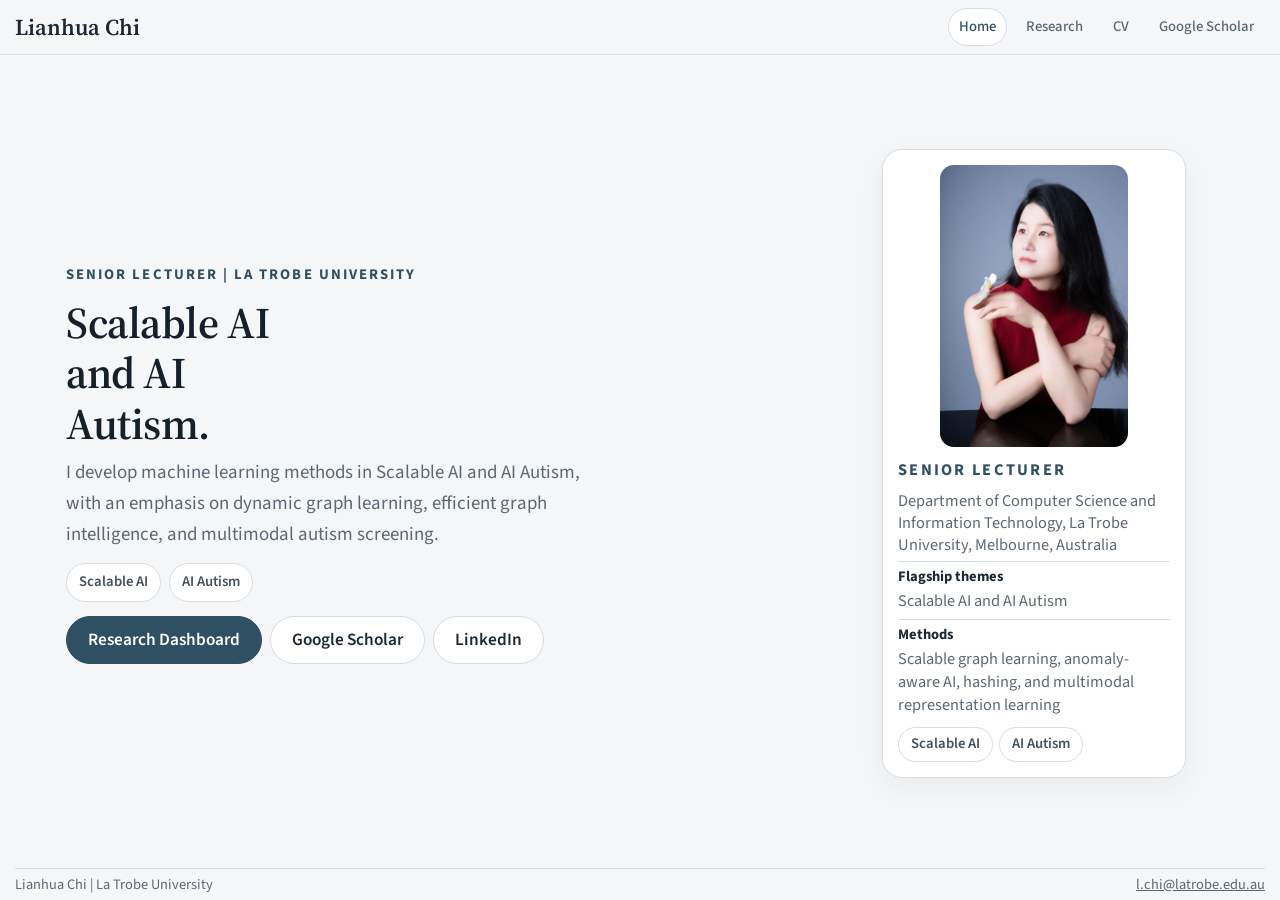
==== commit 6908f05a: "Remove duplicate CV button from homepage" ====
--- a/index.html
+++ b/index.html
@@ -47,7 +47,6 @@
               </div>
               <div class="button-row">
                 <a class="button button-primary" href="research.html">Research Dashboard</a>
-                <a class="button button-secondary" href="cv.pdf">CV</a>
                 <a class="button button-secondary" href="https://scholar.google.com/citations?user=5_J2eo8AAAAJ&hl=en">Google Scholar</a>
                 <a class="button button-secondary" href="https://www.linkedin.com/in/lianhuachi/">LinkedIn</a>
               </div>
--- a/styles.css
+++ b/styles.css
@@ -683,6 +683,10 @@
     grid-template-columns: 1fr;
   }
 
+  .page-home {
+    --container: calc(100vw - 32px);
+  }
+
   .page-home .compact-main {
     display: block;
     padding: 20px 0 14px;
@@ -690,6 +694,44 @@
 
   .page-home .compact-hero {
     padding: 0;
+  }
+
+  .page-home .landing-grid {
+    grid-template-columns: 1fr;
+    justify-content: stretch;
+    gap: 18px;
+  }
+
+  .page-home .hero-copy {
+    max-width: none;
+  }
+
+  .page-home .hero-copy h1 {
+    max-width: none;
+    font-size: clamp(2.08rem, 5.8vw, 2.72rem);
+  }
+
+  .page-home .lead {
+    max-width: none;
+    font-size: 1.04rem;
+    line-height: 1.6;
+  }
+
+  .page-home .button-row {
+    gap: 10px;
+  }
+
+  .page-home .profile-card {
+    width: min(100%, 420px);
+    max-width: 420px;
+    margin-left: 0;
+    justify-self: start;
+    padding: 14px;
+  }
+
+  .page-home .profile-photo-frame {
+    max-width: 180px;
+    margin: 0 auto 10px;
   }
 
   .dashboard-grid,
@@ -711,6 +753,10 @@
 }
 
 @media (max-width: 640px) {
+  .page-home {
+    --container: calc(100vw - 24px);
+  }
+
   .site-header {
     position: static;
   }
@@ -718,12 +764,16 @@
   .nav-row {
     flex-direction: column;
     align-items: flex-start;
-    padding: 14px 0;
+    gap: 10px;
+    padding: 12px 0;
   }
 
   .site-nav {
     width: 100%;
-    justify-content: flex-start;
+    display: grid;
+    grid-template-columns: repeat(2, minmax(0, 1fr));
+    gap: 8px;
+    justify-content: stretch;
   }
 
   .site-nav a,
@@ -736,6 +786,51 @@
     flex-direction: column;
   }
 
+  .page-home .brand {
+    font-size: 1.28rem;
+  }
+
+  .page-home .site-nav {
+    gap: 8px;
+  }
+
+  .page-home .site-nav a {
+    padding: 10px 12px;
+    text-align: center;
+    background: var(--surface);
+    border-color: var(--line);
+  }
+
+  .page-home .compact-main {
+    padding: 16px 0 12px;
+  }
+
+  .page-home .landing-grid {
+    gap: 14px;
+  }
+
+  .page-home .hero-copy h1 {
+    font-size: clamp(1.92rem, 8.4vw, 2.34rem);
+    margin-bottom: 10px;
+  }
+
+  .page-home .lead {
+    font-size: 1rem;
+    line-height: 1.58;
+  }
+
+  .page-home .button-row {
+    gap: 8px;
+    margin-top: 8px;
+  }
+
+  .page-home .button {
+    min-height: 46px;
+    width: 100%;
+    padding: 0 16px;
+    font-size: 1rem;
+  }
+
   .dashboard-grid,
   .partner-grid,
   .footer-row {
@@ -743,12 +838,32 @@
   }
 
   .page-home .profile-card {
+    width: 100%;
     max-width: none;
+    margin-left: 0;
     justify-self: stretch;
+    padding: 14px;
   }
 
   .page-home .profile-photo-frame {
-    max-width: 260px;
+    max-width: 180px;
+    margin: 0 auto 10px;
+  }
+
+  .page-home .profile-role,
+  .page-home .profile-org,
+  .page-home .identity-item dd,
+  .page-home .tag {
+    font-size: 0.96rem;
+  }
+
+  .page-home .identity-item dt {
+    font-size: 0.86rem;
+  }
+
+  .page-home .fact-chip,
+  .page-home .tag {
+    font-size: 0.84rem;
   }
 
   .tabs-shell {
